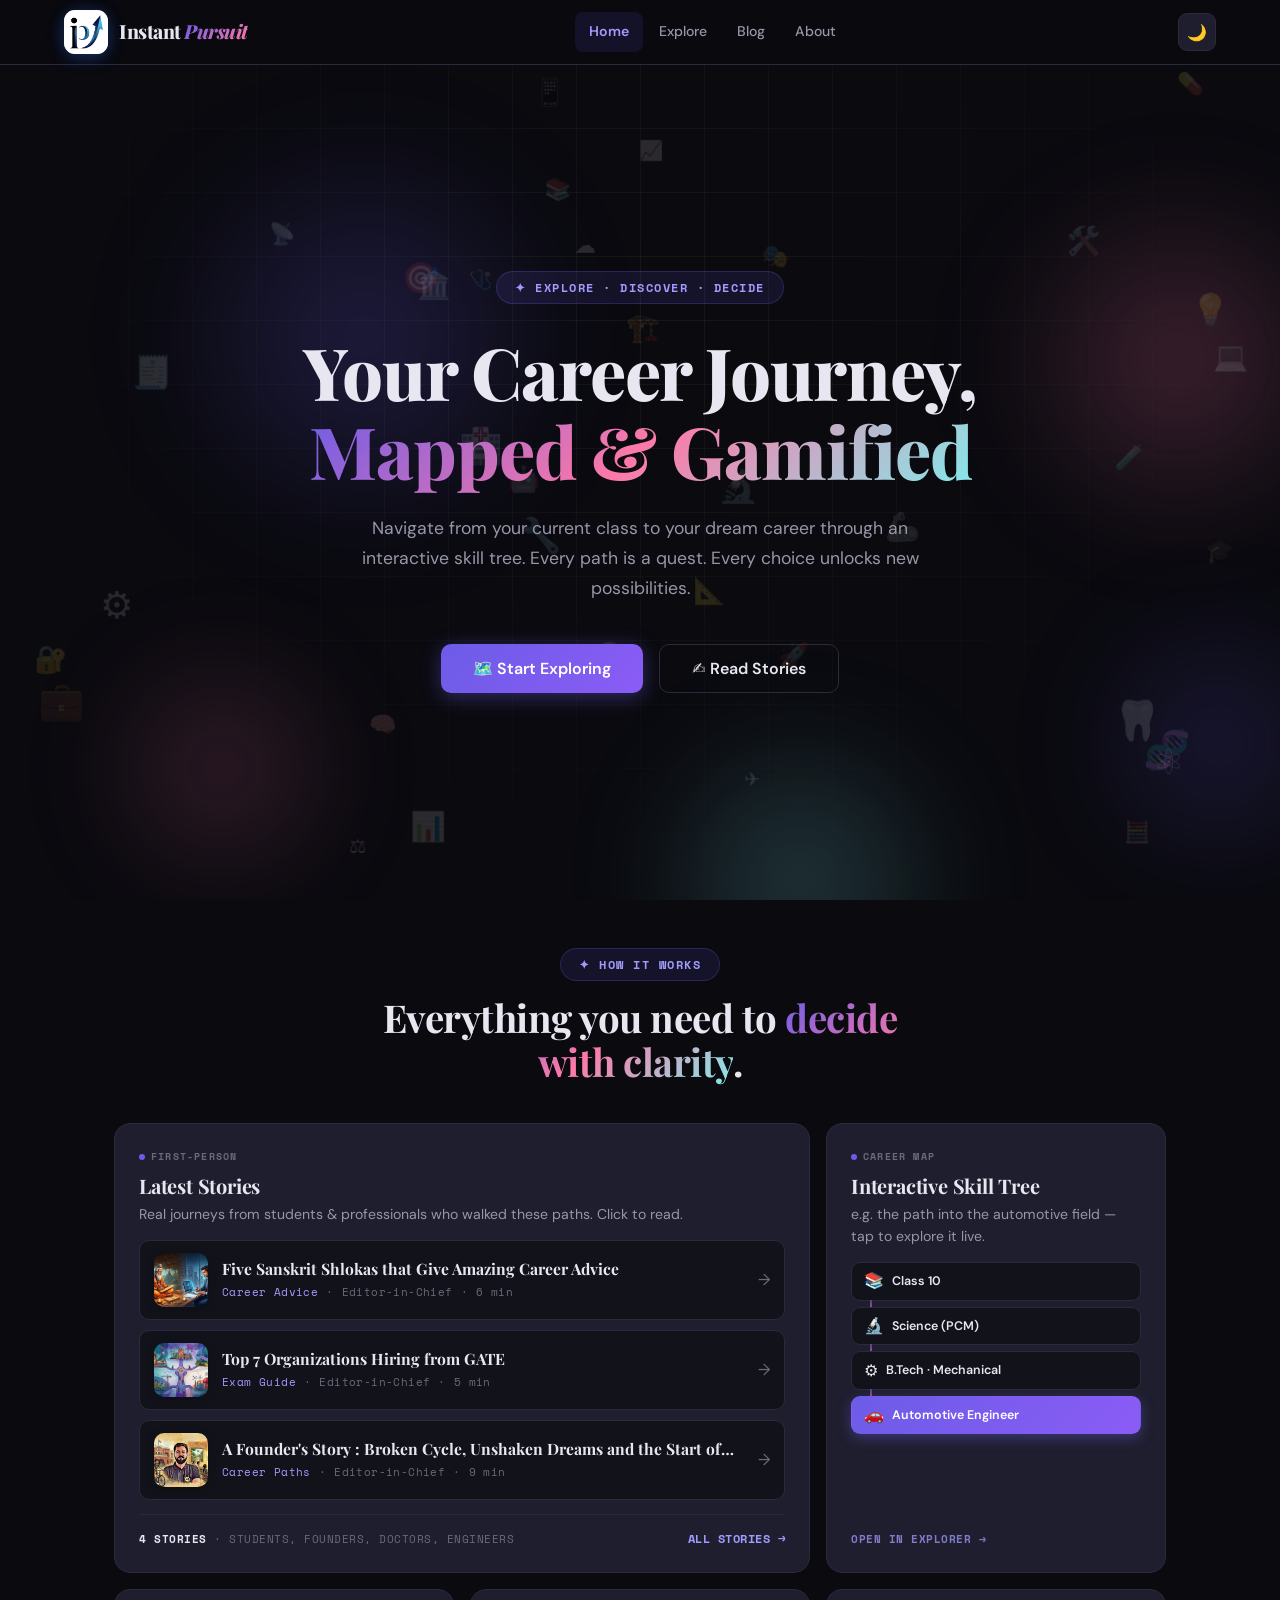
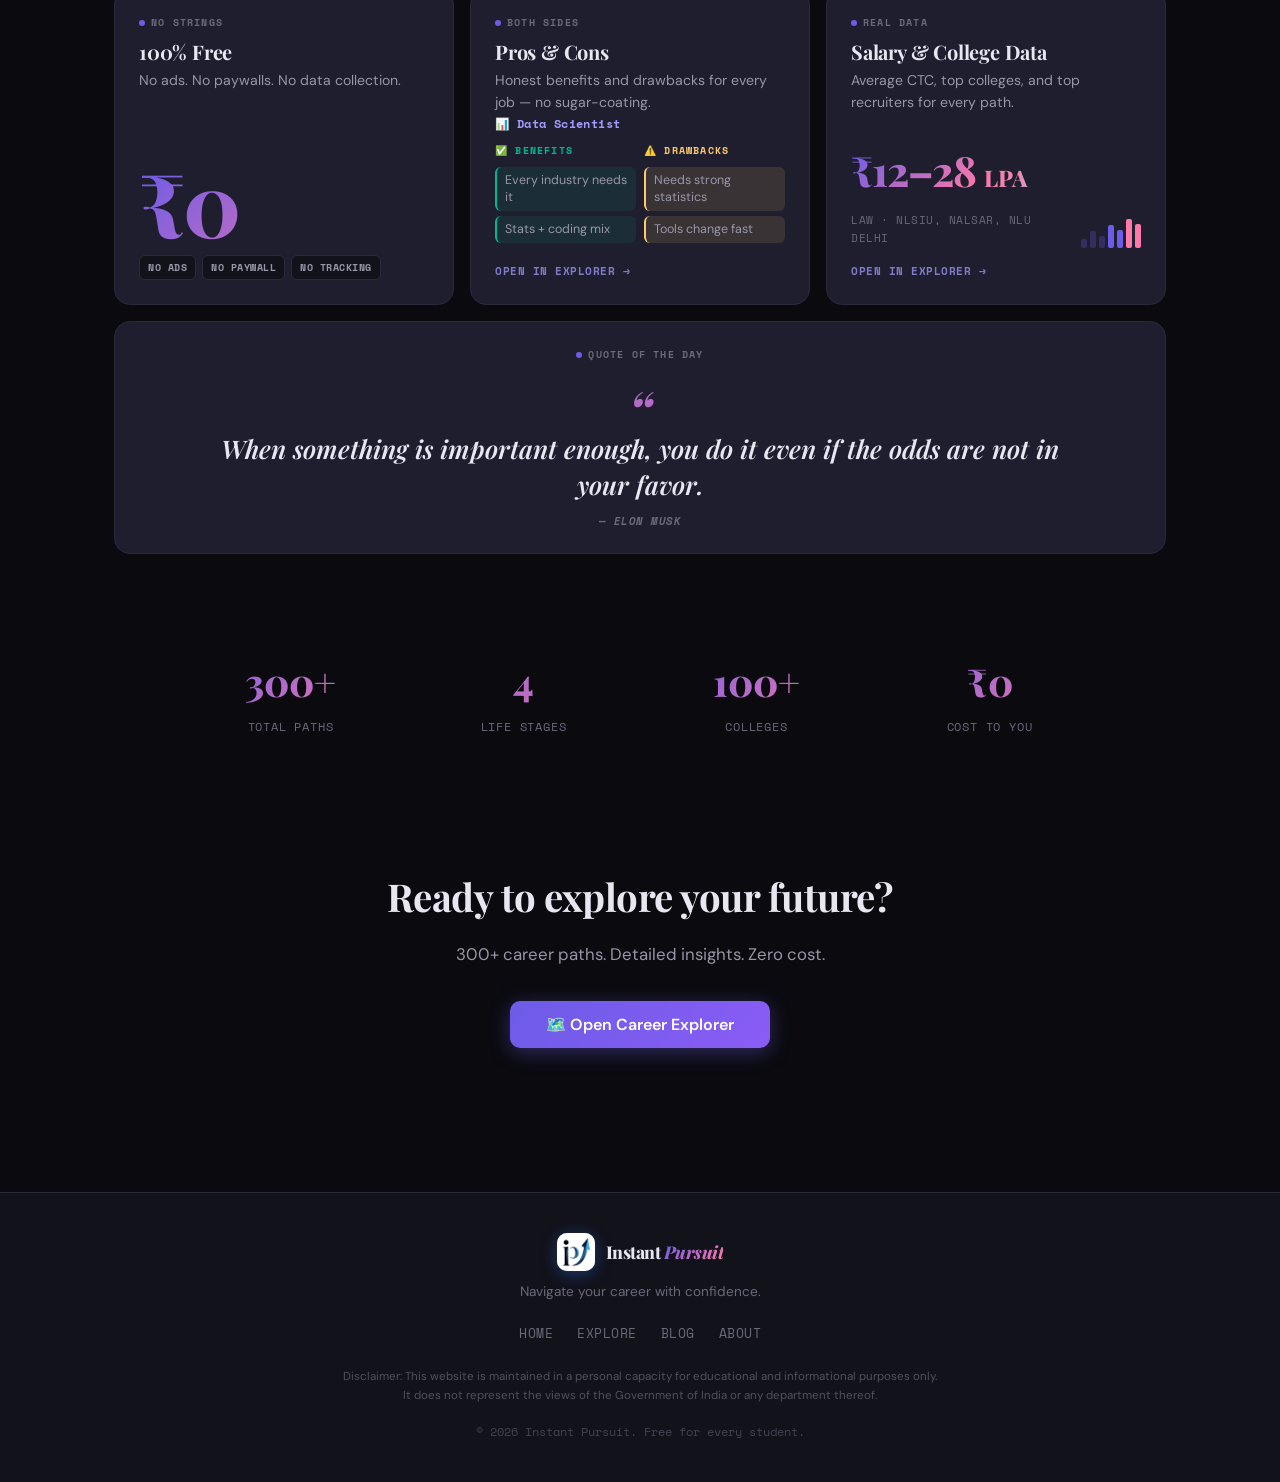
==== index.html @ c649a361 "Update index.html" ====
<!DOCTYPE html>
<html lang="en">
<head>
<meta charset="UTF-8">
<meta name="viewport" content="width=device-width, initial-scale=1.0">
<meta name="description" content="Instant Pursuit — Free, gamified career exploration for Indian students. Navigate paths from Class 6 to working professional.">
<title>Instant Pursuit — Career Explorer</title>
<link rel="icon" type="image/png" href="assets/logo.png">
<link rel="preconnect" href="https://fonts.googleapis.com">
<link rel="preconnect" href="https://fonts.gstatic.com" crossorigin>
<link href="https://fonts.googleapis.com/css2?family=Playfair+Display:wght@600;700;800;900&family=DM+Sans:wght@400;500;600;700&family=Space+Mono:wght@400;700&display=swap" rel="stylesheet">
<script>window.IPV=(new Date()).toISOString().slice(0,10).replace(/-/g,"");</script>
<script>document.write('<link rel="stylesheet" href="styles.css?v='+IPV+'">');</script>
<script>document.documentElement.setAttribute('data-theme',localStorage.getItem('ip-theme')||'dark')</script>
<script>document.write('<scr'+'ipt src="data.js?v='+IPV+'"></scr'+'ipt>');</script>
</head>
<body>
<script>document.write('<scr'+'ipt src="bg.js?v='+IPV+'"></scr'+'ipt>');</script>
<script>document.write('<scr'+'ipt src="side-graphics.js?v='+IPV+'"></scr'+'ipt>');</script>

<main style="padding-top:64px">
  <!-- Hero -->
  <section style="min-height:calc(100vh - 64px);display:flex;align-items:center;justify-content:center;text-align:center;padding:4rem 2rem;position:relative;overflow:hidden">
    <div style="position:relative;z-index:1;max-width:780px;animation:fadeUp 0.8s ease">
      <div class="ip-eyebrow" style="margin-bottom:28px">✦ EXPLORE · DISCOVER · DECIDE</div>
      <h1 style="font-family:var(--font-display);font-size:clamp(2.5rem,6.5vw,4.5rem);font-weight:800;line-height:1.1;margin-bottom:24px;letter-spacing:-1px">
        Your Career Journey,<br>
        <span class="ip-grad-text">Mapped &amp; Gamified</span>
      </h1>
      <p style="font-size:1.1rem;color:var(--text2);max-width:580px;margin:0 auto 40px;line-height:1.7">Navigate from your current class to your dream career through an interactive skill tree. Every path is a quest. Every choice unlocks new possibilities.</p>
      <div style="display:flex;gap:16px;justify-content:center;flex-wrap:wrap">
        <a href="explore.html" class="ip-btn ip-btn-primary" style="padding:14px 32px;font-size:1rem">🗺️ Start Exploring</a>
        <a href="blog.html" class="ip-btn ip-btn-outline" style="padding:14px 32px;font-size:1rem">✍️ Read Stories</a>
      </div>
    </div>
  </section>

  <!-- Features — bento grid -->
  <section class="ip-section">
    <div style="text-align:center;max-width:560px;margin:0 auto 2.5rem">
      <div class="ip-eyebrow" style="margin-bottom:14px">✦ HOW IT WORKS</div>
      <h2 style="font-family:var(--font-display);font-weight:700;font-size:clamp(1.8rem,3.6vw,2.4rem);line-height:1.15;letter-spacing:-.5px">Everything you need to <span class="ip-grad-text">decide with clarity</span>.</h2>
    </div>
    <div class="bento" id="bento"></div>
  </section>

  <!-- Stats -->
  <section style="padding:3rem 1.5rem;position:relative;z-index:1">
    <div style="max-width:900px;margin:0 auto;display:grid;grid-template-columns:repeat(auto-fit,minmax(150px,1fr));gap:2rem;text-align:center" id="stats"></div>
  </section>

  <!-- CTA -->
  <section class="ip-section" style="text-align:center;padding:5rem 1.5rem">
    <h2 style="font-family:var(--font-display);font-size:clamp(1.8rem,4vw,2.4rem);font-weight:700;margin-bottom:12px;letter-spacing:-.5px">Ready to explore your future?</h2>
    <p style="color:var(--text2);margin-bottom:2rem;font-size:1.05rem"><span id="cta-paths">128+</span> career paths. Detailed insights. Zero cost.</p>
    <a href="explore.html" class="ip-btn ip-btn-primary" style="padding:14px 36px;font-size:1rem">🗺️ Open Career Explorer</a>
  </section>
</main>

<style>
/* ── Bento feature grid ── */
.bento{display:grid;grid-template-columns:repeat(12,1fr);grid-auto-rows:minmax(180px,auto);gap:1rem}
.bento-card{
  position:relative;overflow:hidden;
  background:var(--surface);
  border:1px solid var(--border);
  border-radius:var(--radius-lg);
  padding:1.5rem;
  transition:transform .25s,border-color .25s,box-shadow .25s;
  display:flex;flex-direction:column;
  animation:fadeUp .5s ease both;
}
.bento-card:hover{border-color:var(--accent);box-shadow:var(--shadow-glow);transform:translateY(-3px)}
.bento-eyebrow{
  font-family:var(--font-mono);
  font-size:.65rem;font-weight:700;
  letter-spacing:1.2px;text-transform:uppercase;
  color:var(--text3);margin-bottom:8px;
  display:flex;align-items:center;gap:6px;
}
.bento-eyebrow .dot{width:6px;height:6px;border-radius:50%;background:var(--accent)}
.bento-card-link{cursor:pointer;color:inherit}
.bento-card-link:hover{border-color:var(--accent);box-shadow:var(--shadow-glow);transform:translateY(-3px)}
.bento-cue{
  margin-top:14px;font-family:var(--font-mono);font-size:.7rem;font-weight:700;
  letter-spacing:.5px;color:var(--accent2);text-transform:uppercase;
  opacity:.75;transition:opacity .2s,transform .2s;
}
.bento-card-link:hover .bento-cue{opacity:1;transform:translateX(3px)}
.pc-meta-job{
  font-family:var(--font-mono);font-size:.72rem;font-weight:700;
  letter-spacing:.4px;color:var(--accent2);
  margin-bottom:10px;
}
.bento-title{font-family:var(--font-display);font-weight:700;font-size:1.25rem;line-height:1.25;margin-bottom:6px;color:var(--text);letter-spacing:-.2px}
.bento-desc{color:var(--text2);font-size:.88rem;line-height:1.55}

/* Layout assignments — Latest Stories is a compact 3-item tile; Quote is a wide footer banner */
.b-stories{grid-column:span 8}
.b-tree{grid-column:span 4}
.b-free{grid-column:span 4}
.b-pros{grid-column:span 4}
.b-salary{grid-column:span 4}
.b-tips{grid-column:span 12}

@media(max-width:880px){
  .bento{grid-template-columns:repeat(6,1fr)}
  .b-stories{grid-column:span 6}
  .b-tree,.b-free{grid-column:span 3}
  .b-pros,.b-tips,.b-salary{grid-column:span 6}
}
@media(max-width:560px){
  .bento{grid-template-columns:1fr;grid-auto-rows:auto}
  .b-tree,.b-salary,.b-free,.b-pros,.b-tips,.b-stories{grid-column:span 1;grid-row:auto}
}

/* ── Skill Tree — compact vertical ── */
.tree-mini-v{
  margin-top:14px;
  display:flex;flex-direction:column;align-items:stretch;gap:6px;
  flex:1;
}
.tree-mini-v .tn{
  background:var(--bg2);
  border:1px solid var(--border);
  border-radius:9px;
  padding:8px 12px;
  font-family:var(--font-body);
  font-size:.78rem;font-weight:600;
  color:var(--text);
  display:flex;align-items:center;gap:8px;
  position:relative;
}
.tree-mini-v .tn .emo{font-size:1rem;line-height:1}
.tree-mini-v .tn-end{
  background:var(--grad-cta);color:#fff;
  border-color:transparent;
  box-shadow:0 4px 14px rgba(108,92,231,0.4);
}
.tree-mini-v .tn-end span:not(.emo){color:#fff}
.tree-mini-v .tn::after{
  content:"";
  position:absolute;left:18px;bottom:-7px;
  width:2px;height:7px;
  background:linear-gradient(to bottom,var(--accent),var(--accent3));
  opacity:.55;
}
.tree-mini-v .tn:last-child::after{display:none}

/* ── Card 2: Salary ── */
.salary-figure{
  font-family:var(--font-display);font-weight:800;
  font-size:clamp(2rem,4.5vw,2.6rem);line-height:1;
  letter-spacing:-1px;
  color:var(--accent2);
  background:var(--grad-headline);
  -webkit-background-clip:text;background-clip:text;
  margin:auto 0 6px;
}
@supports ((-webkit-background-clip:text) or (background-clip:text)){
  .salary-figure{ -webkit-text-fill-color:transparent; color:transparent; }
}
.salary-row{display:flex;align-items:flex-end;justify-content:space-between;gap:14px;margin-top:14px}
.salary-meta{font-family:var(--font-mono);font-size:.7rem;color:var(--text3);letter-spacing:.5px;text-transform:uppercase}
.salary-bars{display:flex;gap:3px;align-items:flex-end;height:30px}
.salary-bars span{
  width:6px;background:var(--accent-med);border-radius:2px;
  transition:transform .2s;
}
.salary-bars span:nth-child(1){height:30%;background:var(--accent-med)}
.salary-bars span:nth-child(2){height:55%;background:var(--accent-med)}
.salary-bars span:nth-child(3){height:40%;background:var(--accent-med)}
.salary-bars span:nth-child(4){height:75%;background:var(--accent)}
.salary-bars span:nth-child(5){height:60%;background:var(--accent)}
.salary-bars span:nth-child(6){height:95%;background:var(--accent3)}
.salary-bars span:nth-child(7){height:80%;background:var(--accent3)}

/* ── Card 3: Free ── */
.free-figure{
  font-family:var(--font-display);font-weight:800;
  font-size:clamp(3.5rem,8vw,5.5rem);line-height:.9;
  letter-spacing:-3px;
  color:var(--accent);
  background:var(--grad-brand);
  -webkit-background-clip:text;background-clip:text;
  margin:auto 0 4px;
}
@supports ((-webkit-background-clip:text) or (background-clip:text)){
  .free-figure{ -webkit-text-fill-color:transparent; color:transparent; }
}
.free-chips{display:flex;gap:6px;flex-wrap:wrap;margin-top:10px}
.free-chip{
  font-family:var(--font-mono);font-size:.65rem;font-weight:700;
  padding:3px 8px;border-radius:6px;
  background:var(--bg2);border:1px solid var(--border);
  color:var(--text2);
  letter-spacing:.5px;
}

/* ── Card 4: Pros & Cons ── */
.pc-grid{display:grid;grid-template-columns:1fr 1fr;gap:8px;margin-top:auto}
.pc-col h5{
  font-family:var(--font-mono);font-size:.62rem;
  text-transform:uppercase;letter-spacing:1.2px;
  margin-bottom:8px;font-weight:700;
}
.pc-col-pro h5{color:var(--green)}
.pc-col-con h5{color:var(--orange)}
.pc-item{
  font-size:.78rem;color:var(--text2);
  padding:5px 8px;margin-bottom:5px;
  border-radius:6px;line-height:1.35;
}
.pc-col-pro .pc-item{background:var(--green-soft);border-left:2px solid var(--green)}
.pc-col-con .pc-item{background:var(--orange-soft);border-left:2px solid var(--orange)}

/* ── Card 5: Quote of the Day — wide footer banner ── */
.b-tips{
  /* Let the quote breathe — centered focal point spanning the full row */
  justify-content:center;align-items:center;text-align:center;
}
.tip-quote{
  position:relative;
  font-family:var(--font-display);
  font-style:italic;font-weight:600;
  font-size:clamp(1.2rem,2vw,1.7rem);
  line-height:1.4;color:var(--text);
  padding:10px 0 0;
  margin:0 auto;
  max-width:860px;
  text-wrap:pretty;
}
.tip-quote::before{
  content:"\201C";
  display:block;
  font-family:var(--font-display);
  font-size:3.6rem;line-height:1;
  margin:0 0 -8px;
  color:var(--accent);
  background:var(--grad-brand);
  -webkit-background-clip:text;background-clip:text;
}
@supports ((-webkit-background-clip:text) or (background-clip:text)){
  .tip-quote::before{ -webkit-text-fill-color:transparent; color:transparent; }
}
.tip-attr{
  margin-top:10px;font-family:var(--font-mono);
  font-size:.7rem;color:var(--text3);letter-spacing:.5px;
  text-transform:uppercase;
}

/* ── Card 6: Career Stories (now the hero tile) ── */
.story-list{
  display:flex;flex-direction:column;gap:10px;
  margin-top:14px;flex:1;
}
.story-item{
  display:flex;align-items:center;gap:14px;
  padding:12px 14px;border-radius:var(--radius);
  background:var(--bg2);
  border:1px solid var(--border);
  cursor:pointer;
  transition:all .2s;
  text-decoration:none!important;color:inherit;
}
.story-item:hover{
  border-color:var(--accent);
  background:var(--accent-soft);
  transform:translateX(4px);
}
.story-item-avatar{
  width:54px;height:54px;border-radius:10px;flex-shrink:0;
  display:flex;align-items:center;justify-content:center;
  font-family:var(--font-body);font-weight:700;font-size:.92rem;
  color:#fff;
  box-shadow:0 2px 8px rgba(0,0,0,0.25);
  overflow:hidden;position:relative;
}
.story-item-avatar img{
  position:absolute;inset:0;width:100%;height:100%;
  object-fit:cover;display:block;
}
.story-item-content{flex:1;min-width:0}
.story-item-title{
  font-family:var(--font-display);font-weight:700;
  font-size:.98rem;line-height:1.3;
  color:var(--text);
  margin-bottom:4px;
  overflow:hidden;
  display:-webkit-box;-webkit-line-clamp:1;-webkit-box-orient:vertical;
}
.story-item-meta{
  font-family:var(--font-mono);
  font-size:.68rem;color:var(--text3);
  letter-spacing:.4px;
  display:flex;align-items:center;gap:8px;
}
.story-item-meta .cat{color:var(--accent2)}
.story-item-arrow{
  color:var(--text3);font-size:1rem;
  transition:transform .2s,color .2s;
}
.story-item:hover .story-item-arrow{color:var(--accent);transform:translateX(2px)}

.story-foot{
  margin-top:14px;display:flex;align-items:center;justify-content:space-between;
  padding-top:14px;border-top:1px solid var(--border);
}
.story-foot-count{
  font-family:var(--font-mono);font-size:.7rem;letter-spacing:.5px;
  color:var(--text3);text-transform:uppercase;
}
.story-foot-count strong{color:var(--text);font-weight:700}
.story-foot a{
  font-family:var(--font-mono);font-size:.72rem;font-weight:700;
  letter-spacing:.5px;text-transform:uppercase;
  color:var(--accent2);
}
.story-foot a:hover{color:var(--accent);text-decoration:underline}

.story-a1{background:linear-gradient(135deg,#6c5ce7,#a29bfe)}
.story-a2{background:linear-gradient(135deg,#fd79a8,#e84a8a)}
.story-a3{background:linear-gradient(135deg,#81ecec,#3aa8a8);color:#0a3a3a}
.story-a4{background:linear-gradient(135deg,#fdcb6e,#e17055);color:#3a1f10}
</style>

<script>
// Story palette cycles through 3 gradient swatches
var storyPalette = ['story-a1','story-a2','story-a3','story-a4'];
var storyHtml = '';
var storyCount = (typeof DEFAULT_BLOG_DATA !== 'undefined') ? DEFAULT_BLOG_DATA.length : 0;
if (typeof DEFAULT_BLOG_DATA !== 'undefined') {
  var stories = DEFAULT_BLOG_DATA.slice(0, 3);
  stories.forEach(function(s, i){
    var thumb = s.coverImage
      ? '<div class="story-item-avatar"><img src="' + s.coverImage + '" alt="" loading="lazy"></div>'
      : '<div class="story-item-avatar ' + storyPalette[i % storyPalette.length] + '">' + (s.authorAvatar || '·') + '</div>';
    storyHtml += '<a href="blog.html#post-' + s.id + '" class="story-item">' +
      thumb +
      '<div class="story-item-content">' +
        '<div class="story-item-title">' + s.title + '</div>' +
        '<div class="story-item-meta"><span class="cat">' + s.category + '</span><span>·</span><span>' + s.author + '</span><span>·</span><span>' + s.readTime + '</span></div>' +
      '</div>' +
      '<span class="story-item-arrow">→</span>' +
    '</a>';
  });
}

// ── Quote of the Day — rotates daily, deterministic ──
var DAILY_QUOTES = [
  {q:"Your time is limited, don't waste it living someone else's life.", a:"Steve Jobs"},
  {q:"Try not to become a person of success, but rather try to become a person of value.", a:"Albert Einstein"},
  {q:"Dream is not what you see in sleep, dream is the thing which does not let you sleep.", a:"Dr. APJ Abdul Kalam"},
  {q:"When something is important enough, you do it even if the odds are not in your favor.", a:"Elon Musk"},
  {q:"Genius is one percent inspiration and ninety-nine percent perspiration.", a:"Thomas Edison"},
  {q:"The future depends on what you do today.", a:"Mahatma Gandhi"},
  {q:"I don't believe in taking right decisions. I take decisions and then make them right.", a:"Ratan Tata"},
  {q:"Success is a lousy teacher. It seduces smart people into thinking they can't lose.", a:"Bill Gates"},
  {q:"Someone is sitting in the shade today because someone planted a tree a long time ago.", a:"Warren Buffett"},
  {q:"Intelligence is the ability to adapt to change.", a:"Stephen Hawking"},
  {q:"I would rather have questions that can't be answered than answers that can't be questioned.", a:"Richard Feynman"},
  {q:"Chase your dreams, but always remember the road that led you to your destination.", a:"Sachin Tendulkar"},
  {q:"It does not matter how slowly you go as long as you do not stop.", a:"Confucius"},
  {q:"Whether you think you can, or you think you can't — you're right.", a:"Henry Ford"},
  {q:"The two most important days in your life are the day you are born and the day you find out why.", a:"Mark Twain"},
  {q:"We are what we repeatedly do. Excellence, then, is not an act, but a habit.", a:"Aristotle"},
  {q:"Arise, awake, and stop not till the goal is reached.", a:"Swami Vivekananda"},
  {q:"Performance leads to recognition. Recognition brings respect. Respect enhances power.", a:"N. R. Narayana Murthy"},
  {q:"Success is a journey, not a destination. The doing is often more important than the outcome.", a:"Azim Premji"},
  {q:"Nothing in life is to be feared, it is only to be understood.", a:"Marie Curie"},
  {q:"The present is theirs; the future, for which I really worked, is mine.", a:"Nikola Tesla"},
  {q:"The path from dreams to success does exist. May you have the vision to find it.", a:"Kalpana Chawla"},
  {q:"If you don't have integrity, you might be successful for some time, but in the long run you will be a failure.", a:"Sudha Murthy"},
  {q:"It's important to follow your dreams and passions, and don't put yourself in a box.", a:"Sundar Pichai"},
  {q:"All our dreams can come true, if we have the courage to pursue them.", a:"Walt Disney"},
  {q:"If you want to walk fast, walk alone. If you want to walk far, walk together.", a:"Ratan Tata"},
  {q:"Be less curious about people and more curious about ideas.", a:"Marie Curie"},
  {q:"Leadership is the capacity to translate vision into reality.", a:"Warren Bennis"},
  {q:"You miss 100 percent of the shots you don't take.", a:"Wayne Gretzky"},
  {q:"Hard work beats talent when talent doesn't work hard.", a:"Tim Notke"},
  {q:"The only way to do great work is to love what you do.", a:"Steve Jobs"},
  {q:"Don't watch the clock; do what it does. Keep going.", a:"Sam Levenson"},
  {q:"Knowledge is power.", a:"Sir Francis Bacon"},
  {q:"An investment in knowledge pays the best interest.", a:"Benjamin Franklin"},
  {q:"Strive not to be a success, but rather to be of value.", a:"Albert Einstein"}
];
// Deterministic daily index — same quote for everyone on the same calendar day
function getDailyQuote(){
  var now = new Date();
  // Days since epoch in local time (not UTC) so rollover matches the user's day
  var localMs = now.getTime() - (now.getTimezoneOffset() * 60000);
  var dayIdx = Math.floor(localMs / 86400000);
  return DAILY_QUOTES[((dayIdx % DAILY_QUOTES.length) + DAILY_QUOTES.length) % DAILY_QUOTES.length];
}
var todaysQuote = getDailyQuote();
var bentoCards = [
  {
    cls: 'b-stories',
    eyebrow: 'FIRST-PERSON',
    title: 'Latest Stories',
    desc: 'Real journeys from students &amp; professionals who walked these paths. Click to read.',
    body:
      '<div class="story-list">' + storyHtml + '</div>' +
      '<div class="story-foot">' +
        '<div class="story-foot-count"><strong>' + storyCount + ' ' + (storyCount === 1 ? 'story' : 'stories') + '</strong> · students, founders, doctors, engineers</div>' +
        '<a href="blog.html">All stories →</a>' +
      '</div>'
  },
  {
    cls: 'b-tree',
    eyebrow: 'CAREER MAP',
    title: 'Interactive Skill Tree',
    desc: 'e.g. the path into the automotive field — tap to explore it live.',
    link: 'explore.html#6-10/science/pcm/engineering/jee_main/mech/automotive',
    body: `
      <div class="tree-mini-v">
        <div class="tn"><span class="emo">📚</span><span>Class 10</span></div>
        <div class="tn"><span class="emo">🔬</span><span>Science (PCM)</span></div>
        <div class="tn"><span class="emo">⚙️</span><span>B.Tech · Mechanical</span></div>
        <div class="tn tn-end"><span class="emo">🚗</span><span>Automotive Engineer</span></div>
      </div>`
  },
  {
    cls: 'b-free',
    eyebrow: 'NO STRINGS',
    title: '100% Free',
    desc: 'No ads. No paywalls. No data collection.',
    body: `
      <div class="free-figure">₹0</div>
      <div class="free-chips">
        <span class="free-chip">NO ADS</span>
        <span class="free-chip">NO PAYWALL</span>
        <span class="free-chip">NO TRACKING</span>
      </div>`
  },
  {
    cls: 'b-pros',
    eyebrow: 'BOTH SIDES',
    title: 'Pros & Cons',
    desc: 'Honest benefits and drawbacks for every job — no sugar-coating.',
    link: 'explore.html#6-10/science/pcm/engineering/jee_main/cs/datascience',
    body: `
      <div class="pc-meta-job">📊 Data Scientist</div>
      <div class="pc-grid">
        <div class="pc-col pc-col-pro">
          <h5>✅ Benefits</h5>
          <div class="pc-item">Every industry needs it</div>
          <div class="pc-item">Stats + coding mix</div>
        </div>
        <div class="pc-col pc-col-con">
          <h5>⚠️ Drawbacks</h5>
          <div class="pc-item">Needs strong statistics</div>
          <div class="pc-item">Tools change fast</div>
        </div>
      </div>`
  },
  {
    cls: 'b-salary',
    eyebrow: 'REAL DATA',
    title: 'Salary & College Data',
    desc: 'Average CTC, top colleges, and top recruiters for every path.',
    link: 'explore.html#6-10/arts/law',
    body: `
      <div class="salary-figure">₹12–28 <span style="font-size:.55em;letter-spacing:0">LPA</span></div>
      <div class="salary-row">
        <div class="salary-meta">Law · NLSIU, NALSAR, NLU Delhi</div>
        <div class="salary-bars">
          <span></span><span></span><span></span><span></span><span></span><span></span><span></span>
        </div>
      </div>`
  },
  {
    cls: 'b-tips',
    eyebrow: 'QUOTE OF THE DAY',
    title: '',
    desc: '',
    body: `
      <div class="tip-quote">${todaysQuote.q}
        <div class="tip-attr">— ${todaysQuote.a}</div>
      </div>`
  }
];

var bento = document.getElementById('bento');
bentoCards.forEach(function(c, i){
  var d = document.createElement(c.link ? 'a' : 'div');
  d.className = 'bento-card ' + c.cls + (c.link ? ' bento-card-link' : '');
  if (c.link) { d.href = c.link; d.style.textDecoration = 'none'; }
  d.style.animationDelay = (i * 0.06) + 's';
  var descHtml = c.desc ? '<div class="bento-desc">' + c.desc + '</div>' : '';
  var titleHtml = c.title ? '<div class="bento-title">' + c.title + '</div>' : '';
  var cueHtml = c.link ? '<div class="bento-cue">Open in explorer →</div>' : '';
  d.innerHTML =
    '<div class="bento-eyebrow"><span class="dot"></span>' + c.eyebrow + '</div>' +
    titleHtml +
    descHtml +
    c.body +
    cueHtml;
  bento.appendChild(d);
});

// Defensive: data.js may not have defined these yet (load race). Fall back to
// safe defaults so the stats band always populates instead of throwing.
function safePathsLabel(){ try{ return (typeof careerPathsLabel==='function') ? careerPathsLabel() : '300+'; }catch(e){ return '300+'; } }
function safeLifeStages(){ try{ return (typeof countLifeStages==='function') ? String(countLifeStages()) : '4'; }catch(e){ return '4'; } }
// Original homepage tile format, with Explore-matched numbers/labels
var stats=[{num:safePathsLabel(),label:'Total Paths'},{num:safeLifeStages(),label:'Life Stages'},{num:'100+',label:'Colleges'},{num:'\u20b90',label:'Cost to You'}];
var sEl=document.getElementById('stats');
for(var si=0;si<stats.length;si++){
  var s=stats[si];var sd=document.createElement('div');
  sd.innerHTML='<div style="font-family:var(--font-display);font-size:2.4rem;font-weight:800;color:var(--accent)" class="grad-brand-text">'+s.num+'</div><div style="color:var(--text3);font-size:.78rem;margin-top:4px;font-family:var(--font-mono);letter-spacing:.8px;text-transform:uppercase">'+s.label+'</div>';
  sEl.appendChild(sd);
}
// Keep the CTA's career-path count in sync with the computed stat
var ctaPaths=document.getElementById('cta-paths');
if(ctaPaths) ctaPaths.textContent=safePathsLabel();
</script>
<script>initPage();</script>
</body>
</html>
---- styles.css ----
/* ═══════════════════════════════════════════
   INSTANT PURSUIT — Shared Styles
   Dark-first, deep-violet, gamified editorial
   Grounded in the Instant Pursuit Design System
   ═══════════════════════════════════════════ */
/* Fonts are loaded via <link> in each HTML head — more reliable than @import. */

*,*::before,*::after{box-sizing:border-box;margin:0;padding:0}

/* ── DARK THEME (canonical / default) ── */
:root, [data-theme="dark"] {
  /* Surfaces */
  --bg:#0a0a0f;
  --bg2:#12121a;
  --bg3:#1a1a26;
  --surface:#1e1e2e;
  --surface2:#252538;

  /* Borders */
  --border:#2a2a3d;
  --border2:#3a3a4d;

  /* Text */
  --text:#e8e6f0;
  --text2:#9896a8;
  --text3:#6b697a;

  /* Brand accents */
  --accent:#6c5ce7;          /* primary violet */
  --accent2:#a29bfe;         /* light violet */
  --accent3:#fd79a8;         /* pink gradient companion */
  --accent-soft:rgba(108,92,231,0.12);
  --accent-med:rgba(108,92,231,0.25);
  --accent-strong:rgba(108,92,231,0.4);

  /* Semantic */
  --green:#00b894;
  --green-soft:rgba(0,184,148,0.1);
  --orange:#fdcb6e;
  --orange-soft:rgba(253,203,110,0.12);
  --red:#e17055;
  --red-soft:rgba(225,112,85,0.12);
  --purple:#a29bfe;
  --purple-soft:rgba(162,155,254,0.12);
  --cyan:#81ecec;
  --cyan-soft:rgba(129,236,236,0.1);

  /* Type */
  --font-display:'Playfair Display',Georgia,serif;
  --font-body:'DM Sans',system-ui,sans-serif;
  --font-mono:'Space Mono','JetBrains Mono',monospace;

  /* Radii */
  --radius-xs:6px;
  --radius:10px;
  --radius-lg:16px;
  --radius-xl:20px;

  /* Shadows — on dark, the glow shadow does the work */
  --shadow-sm:0 1px 3px rgba(0,0,0,0.3);
  --shadow:0 4px 24px rgba(0,0,0,0.4);
  --shadow-lg:0 12px 40px rgba(0,0,0,0.5);
  --shadow-glow:0 8px 30px rgba(108,92,231,0.28);
  --shadow-cta:0 4px 20px rgba(108,92,231,0.4);
  --shadow-cta-hover:0 6px 30px rgba(108,92,231,0.55);

  /* Gradients */
  --grad-brand:linear-gradient(135deg,#6c5ce7,#fd79a8);
  --grad-headline:linear-gradient(135deg,#6c5ce7,#fd79a8,#81ecec);
  --grad-cta:linear-gradient(135deg,#6c5ce7,#8b5cf6);
  --grad-callout:linear-gradient(135deg,rgba(108,92,231,0.10),rgba(253,121,168,0.05));

  /* Nav blur */
  --nav-bg:rgba(10,10,15,0.92);
  --card-hover:#22223a;
}

/* ── LIGHT THEME (clean alt — violet remains the brand) ── */
[data-theme="light"] {
  --bg:#FAFAFB;
  --bg2:#F2F2F5;
  --bg3:#E8E8EE;
  --surface:#FFFFFF;
  --surface2:#F5F5F8;

  --border:#E4E4EC;
  --border2:#CECEDB;

  --text:#1a1a2e;
  --text2:#555568;
  --text3:#85859a;

  --accent:#6c5ce7;
  --accent2:#5849c4;
  --accent3:#e84a8a;
  --accent-soft:rgba(108,92,231,0.10);
  --accent-med:rgba(108,92,231,0.22);
  --accent-strong:rgba(108,92,231,0.4);

  --green:#00a37d;
  --green-soft:rgba(0,163,125,0.10);
  --orange:#d97706;
  --orange-soft:rgba(217,119,6,0.1);
  --red:#d14a2a;
  --red-soft:rgba(209,74,42,0.1);
  --purple:#7c3aed;
  --purple-soft:rgba(124,58,237,0.1);
  --cyan:#0891B2;
  --cyan-soft:rgba(8,145,178,0.1);

  --shadow-sm:0 1px 3px rgba(20,20,40,0.06);
  --shadow:0 4px 24px rgba(20,20,40,0.08);
  --shadow-lg:0 12px 40px rgba(20,20,40,0.10);
  --shadow-glow:0 8px 30px rgba(108,92,231,0.22);
  --shadow-cta:0 4px 16px rgba(108,92,231,0.35);
  --shadow-cta-hover:0 6px 24px rgba(108,92,231,0.45);

  --nav-bg:rgba(250,250,251,0.88);
  --card-hover:#FFFFFF;
}

html{scroll-behavior:smooth}
body{
  font-family:var(--font-body);
  background:var(--bg);
  color:var(--text);
  line-height:1.65;
  overflow-x:hidden;
  transition:background .3s,color .3s;
  -webkit-font-smoothing:antialiased;
  -moz-osx-font-smoothing:grayscale;
}
body::-webkit-scrollbar{width:8px}
body::-webkit-scrollbar-track{background:var(--bg2)}
body::-webkit-scrollbar-thumb{background:var(--border2);border-radius:4px}
body::-webkit-scrollbar-thumb:hover{background:var(--accent)}
a{color:var(--accent2);text-decoration:none;transition:color .2s}
a:hover{color:var(--accent);text-decoration:underline;text-underline-offset:3px}

/* ── Keyframes ── */
@keyframes fadeUp{from{opacity:0;transform:translateY(24px)}to{opacity:1;transform:translateY(0)}}
@keyframes fadeIn{from{opacity:0}to{opacity:1}}
@keyframes slideDown{from{opacity:0;transform:translateY(-10px)}to{opacity:1;transform:translateY(0)}}
@keyframes nodeAppear{from{opacity:0;transform:scale(0.85)}to{opacity:1;transform:scale(1)}}
@keyframes orbDrift{
  0%,100%{transform:translate(0,0) scale(1)}
  50%{transform:translate(20px,-25px) scale(1.12)}
}

/* ── Selection ── */
::selection{background:var(--accent-med);color:var(--text)}

/* ── Navbar ── */
.ip-nav{
  position:fixed;top:0;left:0;right:0;z-index:1000;
  background:var(--nav-bg);
  backdrop-filter:blur(20px);-webkit-backdrop-filter:blur(20px);
  border-bottom:1px solid var(--border);
  transition:all .3s;
}
.ip-nav-inner{
  max-width:1200px;margin:0 auto;
  display:flex;align-items:center;justify-content:space-between;
  padding:0 1.5rem;height:64px;
}
.ip-nav-logo{
  display:flex;align-items:center;gap:11px;
  text-decoration:none!important;
  line-height:1;
  font-family:var(--font-display);
}
.ip-logo-mark{
  width:44px;height:44px;
  border-radius:11px;
  background:#FFFFFF;
  display:flex;align-items:center;justify-content:center;
  position:relative;flex-shrink:0;
  padding:4px;
  box-shadow:
    0 4px 16px rgba(40,90,200,0.35),
    inset 0 0 0 1px rgba(255,255,255,0.6);
  transition:transform .25s ease,box-shadow .25s ease;
}
.ip-logo-mark::after{
  content:"";position:absolute;inset:-4px;border-radius:14px;
  background:radial-gradient(circle,rgba(60,140,240,0.45),transparent 70%);
  filter:blur(10px);z-index:-1;opacity:.85;
  pointer-events:none;
}
.ip-logo-mark img{
  width:100%;height:100%;
  object-fit:contain;
  display:block;
}
.ip-nav-logo:hover .ip-logo-mark{
  transform:translateY(-2px) rotate(-3deg) scale(1.05);
  box-shadow:0 6px 22px rgba(60,140,240,0.55),inset 0 0 0 1px rgba(255,255,255,0.7);
}

/* Light theme — no white badge needed; logo already has contrast on light bg */
[data-theme="light"] .ip-logo-mark{
  background:transparent;
  box-shadow:none;
  padding:0;
}
[data-theme="light"] .ip-logo-mark::after{
  background:radial-gradient(circle,rgba(60,140,240,0.18),transparent 70%);
}

/* Footer mark slightly smaller */
.ip-footer-logo .ip-logo-mark{width:38px;height:38px;border-radius:10px}
.ip-logo-word{
  display:inline-flex;align-items:baseline;gap:.18em;
  font-family:var(--font-display);
  font-weight:800;font-size:1.22rem;
  letter-spacing:-.5px;line-height:1;
}
.ip-logo-word-1{color:var(--text)}
.ip-logo-word-2{
  color:var(--accent);
  background:var(--grad-brand);
  -webkit-background-clip:text;background-clip:text;
  font-style:italic;
}
@supports ((-webkit-background-clip:text) or (background-clip:text)){
  .ip-logo-word-2{ -webkit-text-fill-color:transparent; color:transparent; }
}
.ip-nav-links{display:flex;align-items:center;gap:2px}
.ip-nav-links a{
  padding:8px 14px;border-radius:8px;
  font-family:var(--font-body);
  font-size:.88rem;font-weight:500;
  color:var(--text2);transition:all .2s;
  text-decoration:none!important;
}
.ip-nav-links a:hover{color:var(--text);background:var(--accent-soft)}
.ip-nav-links a.active{color:var(--accent2);background:var(--accent-soft);font-weight:600}
.ip-nav-right{display:flex;align-items:center;gap:8px}

.theme-toggle{
  width:38px;height:38px;border-radius:9px;
  border:1px solid var(--border);background:var(--surface);
  cursor:pointer;font-size:1rem;
  display:flex;align-items:center;justify-content:center;
  transition:all .2s;color:var(--text);
}
.theme-toggle:hover{border-color:var(--accent);background:var(--accent-soft);transform:translateY(-1px)}

.ip-hamburger{
  display:none;width:38px;height:38px;border-radius:9px;
  border:1px solid var(--border);background:var(--surface);
  cursor:pointer;flex-direction:column;
  align-items:center;justify-content:center;gap:4px;
}
.ip-hamburger span{display:block;width:18px;height:2px;background:var(--text);border-radius:2px;transition:all .3s}
.ip-mobile-menu{
  display:none;position:fixed;top:64px;left:0;right:0;
  background:var(--surface);border-bottom:1px solid var(--border);
  padding:1rem;z-index:999;
  animation:slideDown .2s ease;
}
.ip-mobile-menu.open{display:block}
.ip-mobile-menu a{
  display:block;padding:12px 16px;border-radius:8px;
  color:var(--text2);font-weight:500;text-decoration:none;
  transition:all .15s;
}
.ip-mobile-menu a:hover,.ip-mobile-menu a.active{color:var(--accent2);background:var(--accent-soft)}

@media(max-width:768px){
  .ip-nav-links{display:none}
  .ip-hamburger{display:flex}
}
@media(max-width:480px){
  .ip-nav-inner{padding:0 1rem}
  .ip-logo-word{font-size:1.02rem}
  .ip-logo-mark{width:38px;height:38px}
  .ip-nav-right{gap:6px}
}
/* Guard against any element forcing horizontal scroll (which on mobile
   pushes fixed nav buttons off-screen, requiring a sideways scroll) */
html{overflow-x:hidden}

/* ── Footer ── */
.ip-footer{
  border-top:1px solid var(--border);
  background:var(--bg2);
  padding:2.5rem 1.5rem;text-align:center;margin-top:4rem;
  position:relative;z-index:1;
}
.ip-footer-logo{
  display:inline-flex;align-items:center;gap:11px;
  margin-bottom:4px;
}
.ip-footer-logo .ip-logo-word{font-size:1.1rem}
.ip-footer-tagline{color:var(--text3);font-size:.85rem;margin-top:6px}
.ip-footer-links{display:flex;justify-content:center;gap:1.5rem;margin-top:1.2rem}
.ip-footer-links a{color:var(--text3);font-size:.82rem;font-family:var(--font-mono);letter-spacing:.5px;text-transform:uppercase}
.ip-footer-links a:hover{color:var(--accent2)}
.ip-footer-disclaimer{color:var(--text3);font-size:.72rem;max-width:600px;margin:1.4rem auto 0;line-height:1.7;opacity:.7}
.ip-footer-copy{color:var(--text3);font-size:.75rem;margin-top:1rem;opacity:.55;font-family:var(--font-mono)}

/* ── Cards ── */
.ip-card{
  background:var(--surface);
  border:1px solid var(--border);
  border-radius:var(--radius-lg);
  padding:1.5rem;
  transition:transform .25s,border-color .25s,box-shadow .25s,background .25s;
  cursor:pointer;
}
.ip-card:hover{
  border-color:var(--accent);
  background:var(--card-hover);
  box-shadow:var(--shadow-glow);
  transform:translateY(-4px) scale(1.015);
}

/* ── Buttons ── */
.ip-btn{
  padding:11px 24px;border-radius:var(--radius);
  border:none;font-family:var(--font-body);
  font-weight:600;font-size:.9rem;
  cursor:pointer;transition:transform .2s,box-shadow .2s,border-color .2s,color .2s,background .2s;
  display:inline-flex;align-items:center;gap:8px;
  text-decoration:none!important;
  line-height:1.2;
}
.ip-btn-primary{
  background:var(--grad-cta);
  color:#fff;
  box-shadow:var(--shadow-cta);
}
.ip-btn-primary:hover{
  box-shadow:var(--shadow-cta-hover);
  transform:translateY(-2px);
  color:#fff;
}
.ip-btn-outline{
  background:transparent;
  border:1px solid var(--border);
  color:var(--text);
}
.ip-btn-outline:hover{
  border-color:var(--accent);
  color:var(--accent2);
  background:var(--accent-soft);
  transform:translateY(-1px);
}

/* ── Badges ── */
.ip-badge{
  display:inline-flex;align-items:center;gap:4px;
  padding:4px 10px;border-radius:20px;
  font-size:.72rem;font-weight:700;
  font-family:var(--font-mono);
  letter-spacing:.5px;
  border:1px solid transparent;
}
.ip-badge-green{background:var(--green-soft);color:var(--green);border-color:rgba(0,184,148,0.25)}
.ip-badge-red{background:var(--red-soft);color:var(--red);border-color:rgba(225,112,85,0.25)}
.ip-badge-orange{background:var(--orange-soft);color:var(--orange);border-color:rgba(253,203,110,0.3)}
.ip-badge-purple{background:var(--purple-soft);color:var(--purple);border-color:rgba(162,155,254,0.25)}
.ip-badge-accent{background:var(--accent-soft);color:var(--accent2);border-color:var(--accent-med)}

/* Eyebrow (Space Mono caps pill) */
.ip-eyebrow{
  display:inline-flex;align-items:center;gap:8px;
  padding:6px 18px;border-radius:20px;
  background:var(--accent-soft);
  border:1px solid var(--accent-med);
  font-family:var(--font-mono);
  font-size:.72rem;font-weight:700;
  letter-spacing:1.5px;text-transform:uppercase;
  color:var(--accent2);
}

/* ── Section helpers ── */
.ip-section{max-width:1100px;margin:0 auto;padding:3rem 1.5rem;position:relative;z-index:1}
.ip-section-title{
  font-family:var(--font-display);
  font-weight:700;
  font-size:clamp(1.9rem,4vw,2.7rem);
  margin-bottom:.5rem;
  letter-spacing:-.5px;
  line-height:1.15;
}
.ip-section-sub{color:var(--text2);font-size:1.05rem;margin-bottom:2rem;line-height:1.7}

/* Gradient-text utility (use on hero punchline only)
   Uses a solid accent color as fallback; only goes transparent
   when background-clip:text is actually supported. */
.ip-grad-text{
  color:var(--accent2);
  background:var(--grad-headline);
  -webkit-background-clip:text;background-clip:text;
}
@supports ((-webkit-background-clip:text) or (background-clip:text)){
  .ip-grad-text{ -webkit-text-fill-color:transparent; color:transparent; }
}

/* Reusable for any inline element that should use the brand gradient */
.grad-brand-text{
  color:var(--accent);
  background:var(--grad-brand);
  -webkit-background-clip:text;background-clip:text;
}
@supports ((-webkit-background-clip:text) or (background-clip:text)){
  .grad-brand-text{ -webkit-text-fill-color:transparent; color:transparent; }
}

.grad-headline-text{
  color:var(--accent2);
  background:var(--grad-headline);
  -webkit-background-clip:text;background-clip:text;
}
@supports ((-webkit-background-clip:text) or (background-clip:text)){
  .grad-headline-text{ -webkit-text-fill-color:transparent; color:transparent; }
}

/* ── Explorer ── */
.career-breadcrumb{
  display:flex;align-items:center;gap:6px;flex-wrap:wrap;
  margin-bottom:1.5rem;font-size:.85rem;
  font-family:var(--font-mono);
}
.career-breadcrumb button{
  background:none;border:none;
  color:var(--accent2);cursor:pointer;
  font-family:var(--font-mono);
  font-size:.8rem;padding:4px 8px;border-radius:6px;
  letter-spacing:.5px;
  transition:background .2s;
}
.career-breadcrumb button:hover{background:var(--accent-soft)}
.career-breadcrumb .sep{color:var(--text3)}
.career-node{animation:nodeAppear .35s ease both}

.career-detail-box{
  background:var(--surface);
  border:1px solid var(--accent-med);
  background-image:var(--grad-callout);
  border-radius:var(--radius-lg);
  padding:1.5rem;margin-bottom:1.5rem;
}
.career-detail-para{color:var(--text2);line-height:1.8;font-size:.95rem;margin-bottom:1rem}
.career-meta-grid{
  display:grid;grid-template-columns:repeat(auto-fit,minmax(240px,1fr));
  gap:1rem;margin-top:1rem;
}
.career-meta-card{
  background:var(--surface);
  border:1px solid var(--border);
  border-radius:var(--radius);
  padding:1rem 1.1rem;
}
.career-meta-card h4{
  font-family:var(--font-mono);
  font-size:.7rem;text-transform:uppercase;letter-spacing:1.2px;
  color:var(--text3);margin-bottom:10px;font-weight:700;
}
.career-meta-card ul{list-style:none;padding:0}
.career-meta-card li{font-size:.85rem;color:var(--text2);padding:3px 0;line-height:1.5}
.career-meta-card li::before{content:'›';color:var(--accent2);margin-right:6px;font-weight:700}

/* Further Viewing links */
.further-links{margin-top:1.2rem;padding-top:1.2rem;border-top:1px solid var(--border)}
.further-links h4{
  font-family:var(--font-mono);
  font-size:.7rem;text-transform:uppercase;letter-spacing:1.2px;
  color:var(--cyan);margin-bottom:12px;font-weight:700;
}
.further-link{
  display:flex;align-items:center;gap:12px;
  padding:10px 14px;border-radius:var(--radius);
  border:1px solid var(--border);
  margin-bottom:8px;transition:all .2s;
  text-decoration:none!important;color:var(--text);
  background:var(--surface);
}
.further-link:hover{
  border-color:var(--accent);
  background:var(--accent-soft);
  transform:translateX(4px);
}
.further-link-icon{
  width:30px;height:30px;border-radius:7px;
  display:flex;align-items:center;justify-content:center;
  font-size:.9rem;flex-shrink:0;
}
.further-link-yt{background:rgba(225,112,85,.16);color:var(--red)}
.further-link-web{background:var(--accent-soft);color:var(--accent2)}
.further-link-title{font-size:.88rem;font-weight:500;flex:1;min-width:0;overflow:hidden;text-overflow:ellipsis;white-space:nowrap}
.further-link-domain{font-size:.7rem;color:var(--text3);font-family:var(--font-mono);margin-top:2px}

/* YouTube thumbnail variant — wider, image on left */
.further-link.further-link-thumb{padding:8px 14px 8px 8px;gap:14px}
.further-link-yt-thumb{
  position:relative;flex-shrink:0;
  width:112px;height:63px; /* 16:9 */
  border-radius:8px;overflow:hidden;
  background:#000;
  box-shadow:0 2px 8px rgba(0,0,0,0.35);
}
.further-link-yt-thumb img{
  width:100%;height:100%;object-fit:cover;display:block;
  transition:transform .25s ease, filter .2s ease;
}
.further-link:hover .further-link-yt-thumb img{transform:scale(1.06);filter:brightness(1.05)}
.further-link-yt-thumb .yt-play{
  position:absolute;left:50%;top:50%;transform:translate(-50%,-50%);
  width:34px;height:34px;border-radius:50%;
  background:rgba(225,68,68,0.92);color:#fff;
  display:flex;align-items:center;justify-content:center;
  font-size:.95rem;
  box-shadow:0 2px 8px rgba(0,0,0,0.5);
  transition:background .2s, transform .2s;
}
.further-link:hover .further-link-yt-thumb .yt-play{background:#ff0000;transform:translate(-50%,-50%) scale(1.08)}

/* Tree connector layout */
.tree-children-wrap{position:relative;margin-left:29px;padding-left:38px;margin-top:14px}
.tree-vline{
  position:absolute;left:0;top:0;bottom:24px;
  width:2px;
  background:linear-gradient(to bottom,var(--accent),var(--accent3));
  opacity:.45;
}
.tree-child-item{position:relative;margin-bottom:18px}
.tree-child-item:last-child{margin-bottom:0}
.tree-child-hline{
  position:absolute;top:28px;left:-38px;width:32px;height:2px;
  background:var(--accent);opacity:.5;
}
.tree-child-dot{
  position:absolute;top:21px;left:-10px;
  width:14px;height:14px;border-radius:50%;
  background:var(--accent);
  border:3px solid var(--bg);
  box-shadow:0 0 0 1px var(--accent),0 0 12px rgba(108,92,231,0.6);
  z-index:2;
}
.tree-child-item .ip-card{margin-bottom:0}

@media(max-width:640px){
  .tree-children-wrap{margin-left:20px;padding-left:30px}
  .tree-child-hline{left:-30px;width:24px}
  .tree-child-dot{left:-8px;width:12px;height:12px}
}

/* ── Blog ── */
.blog-card{
  background:var(--surface);
  border:1px solid var(--border);
  border-radius:var(--radius-lg);
  overflow:hidden;
  transition:transform .25s,border-color .25s,box-shadow .25s;
}
.blog-card:hover{
  border-color:var(--accent);
  box-shadow:var(--shadow-glow);
  transform:translateY(-3px);
}
.blog-card-body{padding:1.5rem}
.blog-card-title{
  font-family:var(--font-display);
  font-weight:700;font-size:1.2rem;
  margin-bottom:8px;line-height:1.35;color:var(--text);
}
.blog-card-excerpt{color:var(--text2);font-size:.9rem;line-height:1.65}
.blog-card-meta{
  display:flex;align-items:center;gap:10px;
  margin-top:14px;font-size:.78rem;color:var(--text3);
  font-family:var(--font-mono);
}
.blog-cover{
  width:100%;height:220px;object-fit:cover;
  border-radius:var(--radius-lg) var(--radius-lg) 0 0;
  display:block;
}

/* Share bar */
.share-bar{
  display:flex;align-items:center;gap:8px;flex-wrap:wrap;
  margin-top:18px;padding-top:18px;
  border-top:1px solid var(--border);
}
.share-bar-label{
  font-family:var(--font-mono);
  font-size:.65rem;text-transform:uppercase;letter-spacing:1.2px;
  color:var(--text3);margin-right:6px;font-weight:700;
}
.share-btn{
  display:inline-flex;align-items:center;gap:6px;
  padding:8px 16px;border-radius:8px;border:none;
  font-family:var(--font-body);font-size:.8rem;font-weight:600;
  cursor:pointer;transition:transform .2s,box-shadow .2s;
  text-decoration:none!important;color:#fff;
}
.share-btn:hover{transform:translateY(-2px);box-shadow:0 4px 14px rgba(0,0,0,.3);text-decoration:none!important}
.share-btn-wa{background:#25D366}
.share-btn-fb{background:#1877F2}
.share-btn-li{background:#0A66C2}
.share-btn-tw{background:#1A1A1A}
[data-theme="light"] .share-btn-tw{background:#000}
.share-btn-copy{background:var(--surface);color:var(--text);border:1px solid var(--border)}
.share-btn-copy:hover{border-color:var(--accent);color:var(--accent2);background:var(--accent-soft)}
.share-btn-copy.copied{background:var(--green-soft);color:var(--green);border-color:var(--green)}

/* ── Utility grids ── */
.grid-2{display:grid;grid-template-columns:repeat(auto-fill,minmax(300px,1fr));gap:1.25rem}
.grid-3{display:grid;grid-template-columns:repeat(auto-fill,minmax(250px,1fr));gap:1rem}
@media(max-width:640px){
  .ip-section{padding:2rem 1rem}
  .career-meta-grid,.grid-2,.grid-3{grid-template-columns:1fr}
}
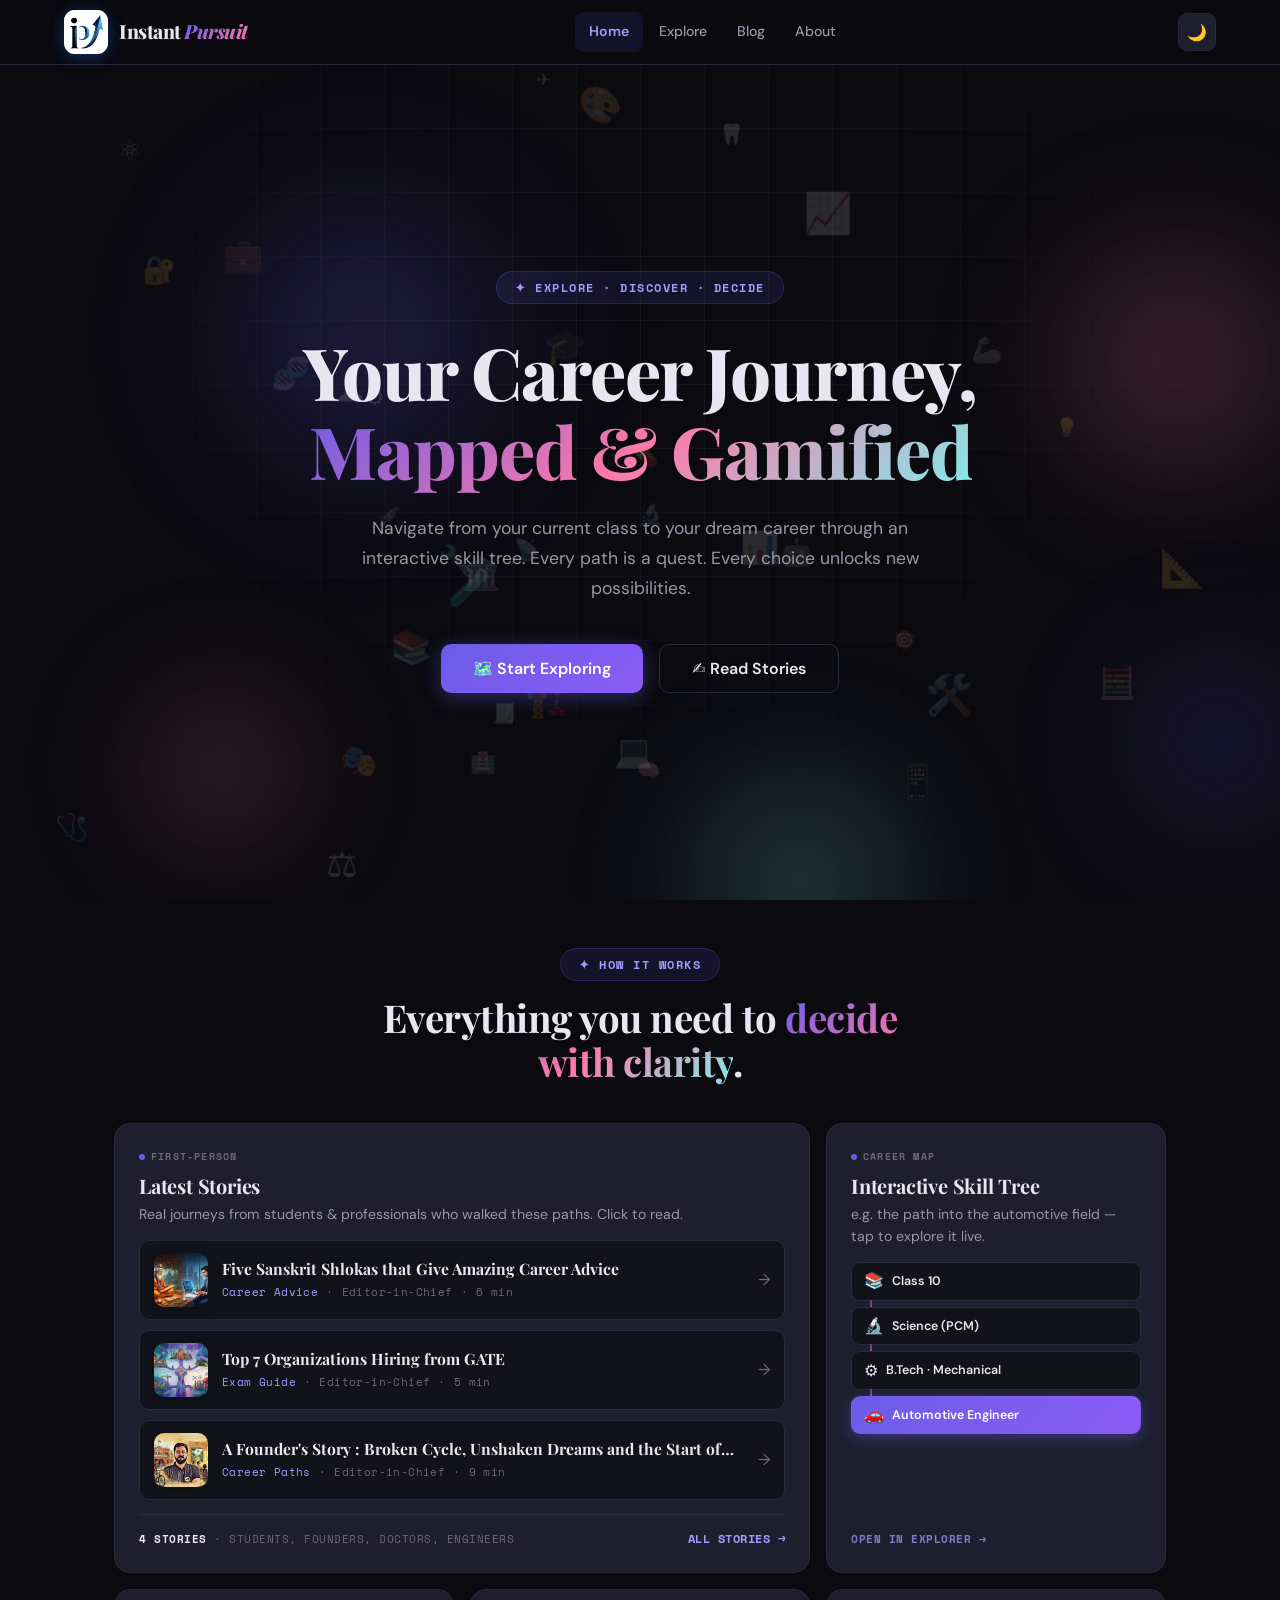
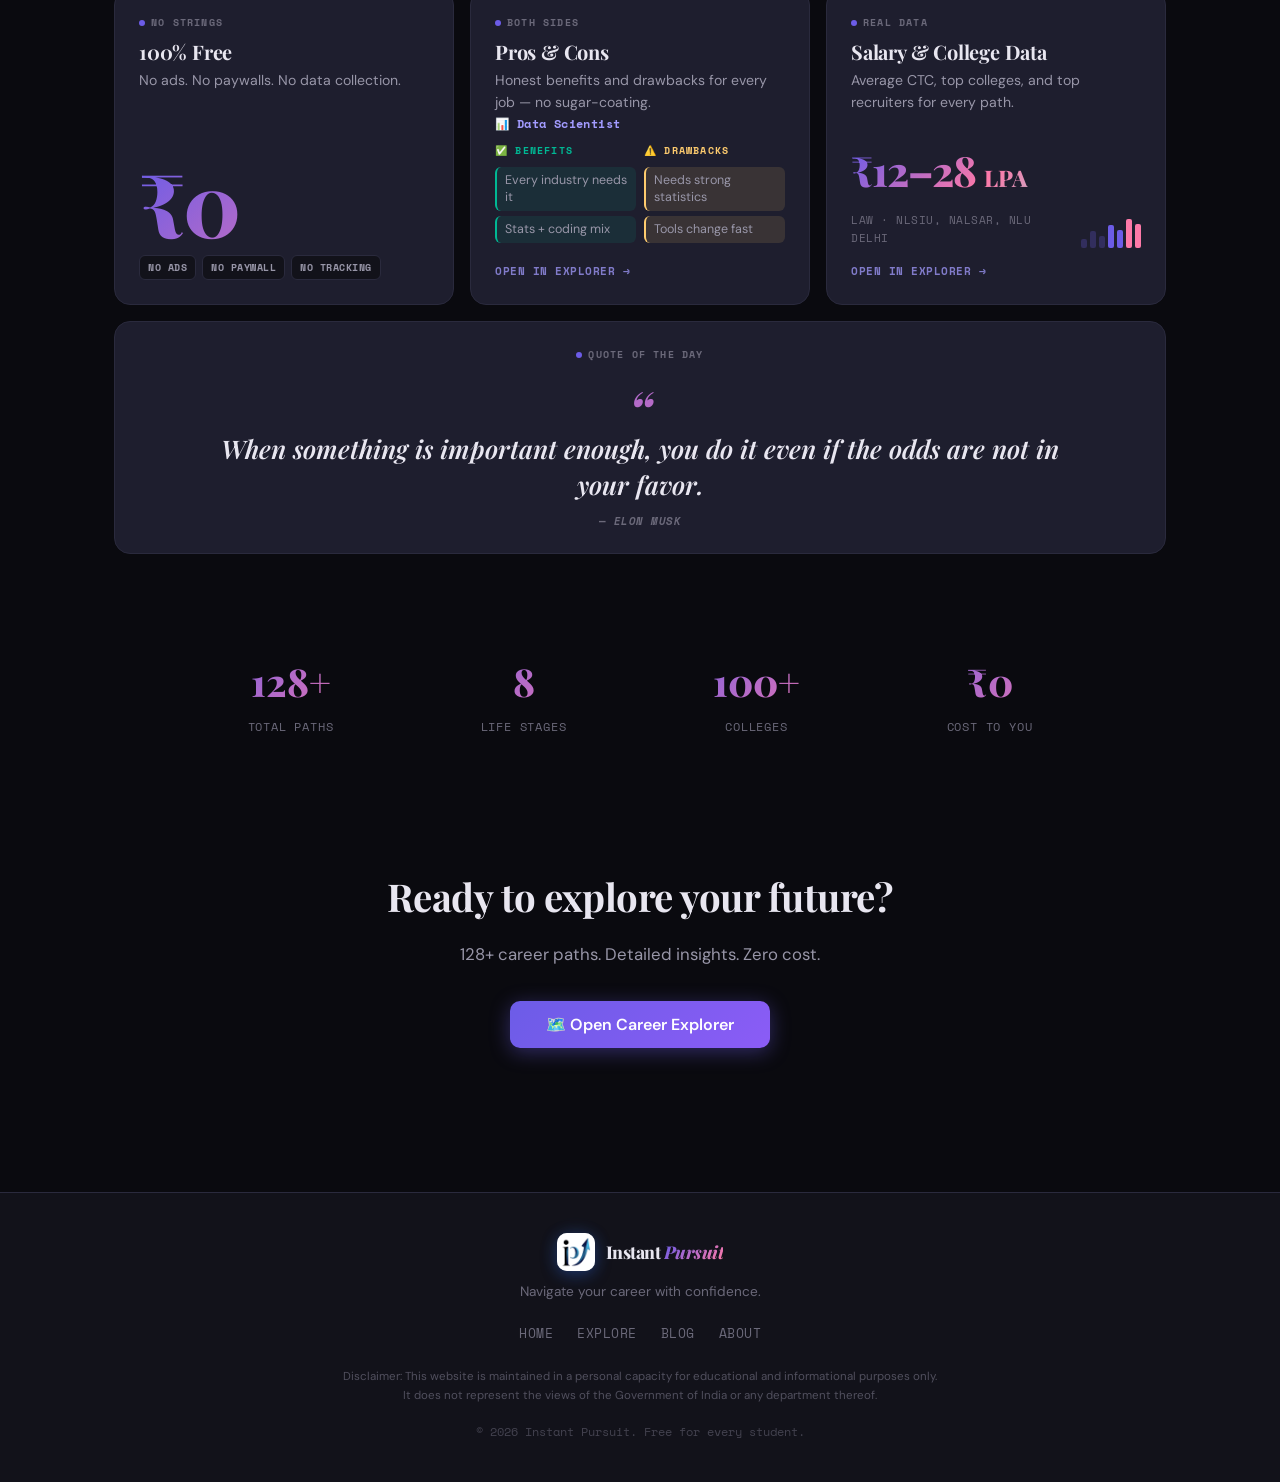
==== commit 28da089f: "Add files via upload" ====
--- a/index.html
+++ b/index.html
@@ -501,8 +501,8 @@
 
 // Defensive: data.js may not have defined these yet (load race). Fall back to
 // safe defaults so the stats band always populates instead of throwing.
-function safePathsLabel(){ try{ return (typeof careerPathsLabel==='function') ? careerPathsLabel() : '300+'; }catch(e){ return '300+'; } }
-function safeLifeStages(){ try{ return (typeof countLifeStages==='function') ? String(countLifeStages()) : '4'; }catch(e){ return '4'; } }
+function safePathsLabel(){ try{ return (typeof careerPathsLabel==='function') ? careerPathsLabel() : '128+'; }catch(e){ return '128+'; } }
+function safeLifeStages(){ try{ return (typeof countLifeStages==='function') ? String(countLifeStages()) : '8'; }catch(e){ return '8'; } }
 // Original homepage tile format, with Explore-matched numbers/labels
 var stats=[{num:safePathsLabel(),label:'Total Paths'},{num:safeLifeStages(),label:'Life Stages'},{num:'100+',label:'Colleges'},{num:'\u20b90',label:'Cost to You'}];
 var sEl=document.getElementById('stats');
@@ -511,6 +511,8 @@
   sd.innerHTML='<div style="font-family:var(--font-display);font-size:2.4rem;font-weight:800;color:var(--accent)" class="grad-brand-text">'+s.num+'</div><div style="color:var(--text3);font-size:.78rem;margin-top:4px;font-family:var(--font-mono);letter-spacing:.8px;text-transform:uppercase">'+s.label+'</div>';
   sEl.appendChild(sd);
 }
+// Count-up on first view: paths/stages/colleges rise from 0 (slow); ₹ cost falls 100→0 (fast)
+if(typeof ipAnimateStats==='function') ipAnimateStats(sEl, sEl.querySelectorAll('.grad-brand-text'));
 // Keep the CTA's career-path count in sync with the computed stat
 var ctaPaths=document.getElementById('cta-paths');
 if(ctaPaths) ctaPaths.textContent=safePathsLabel();
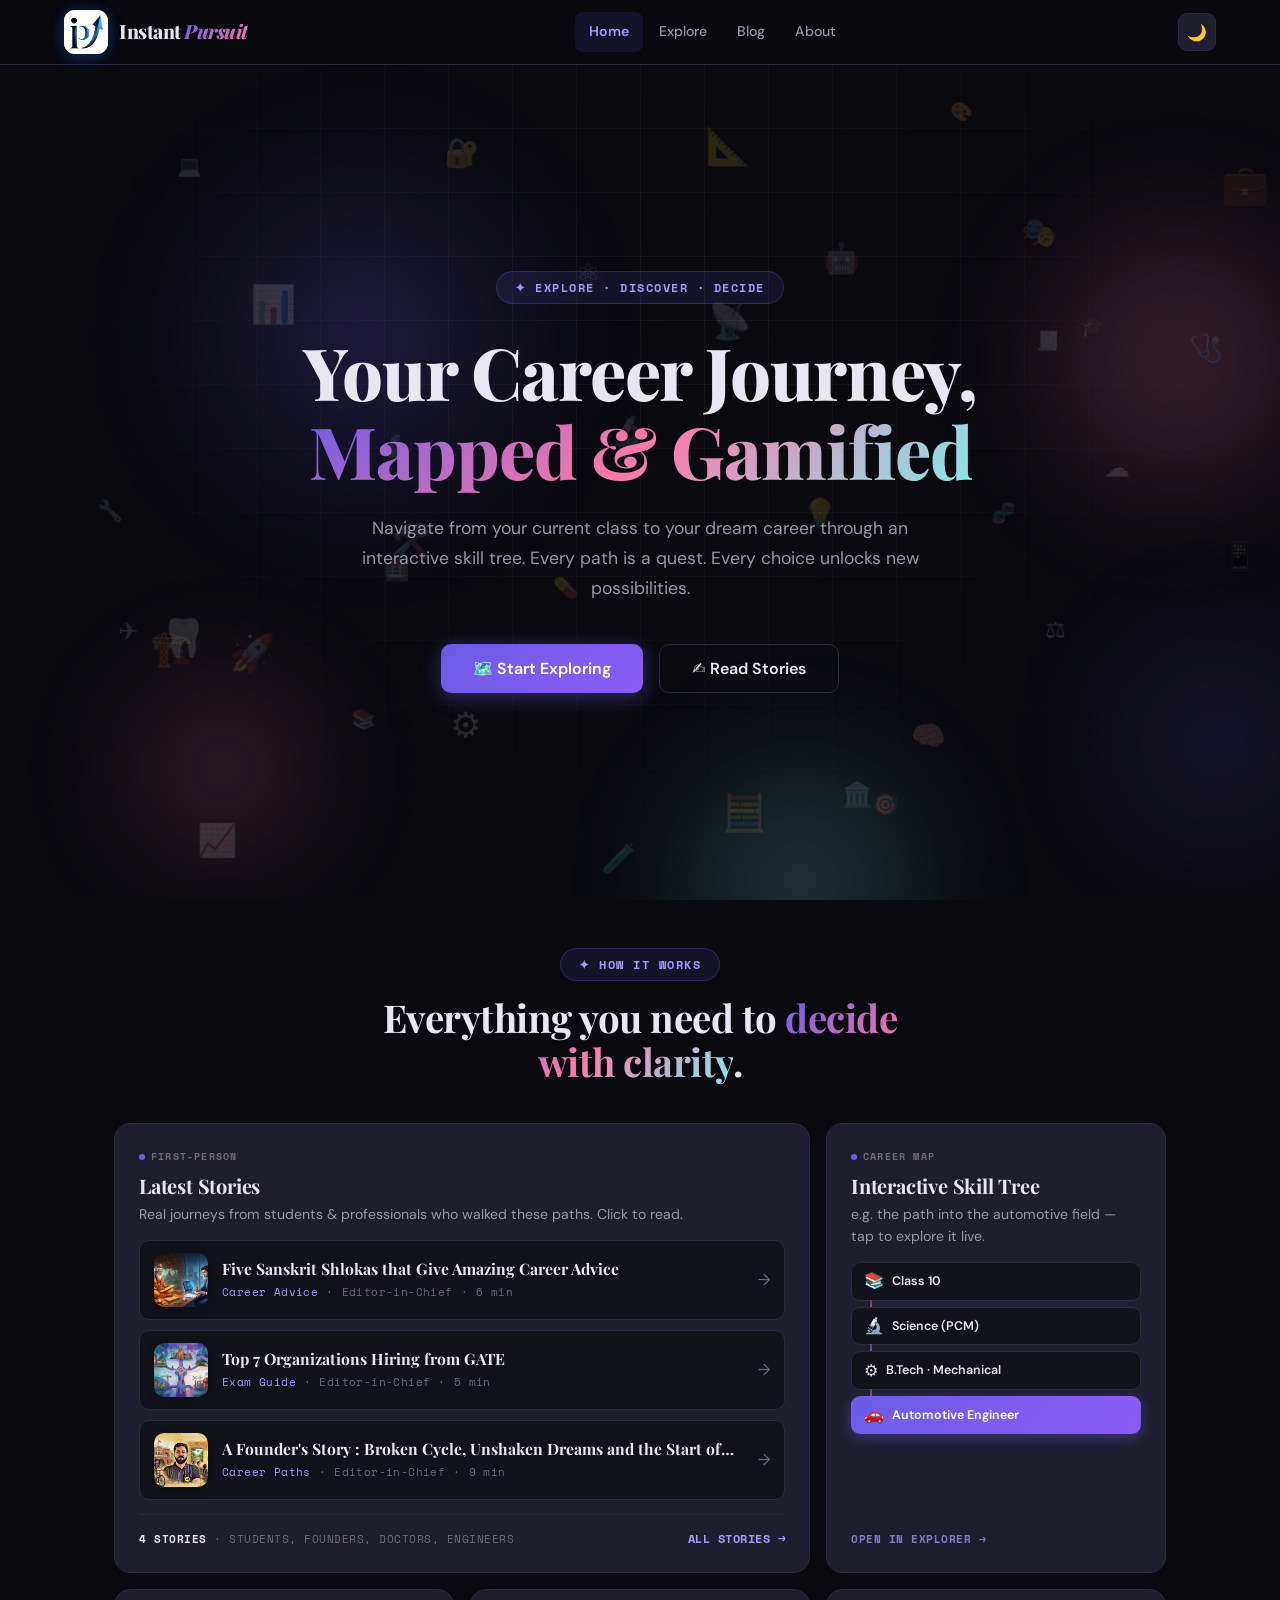
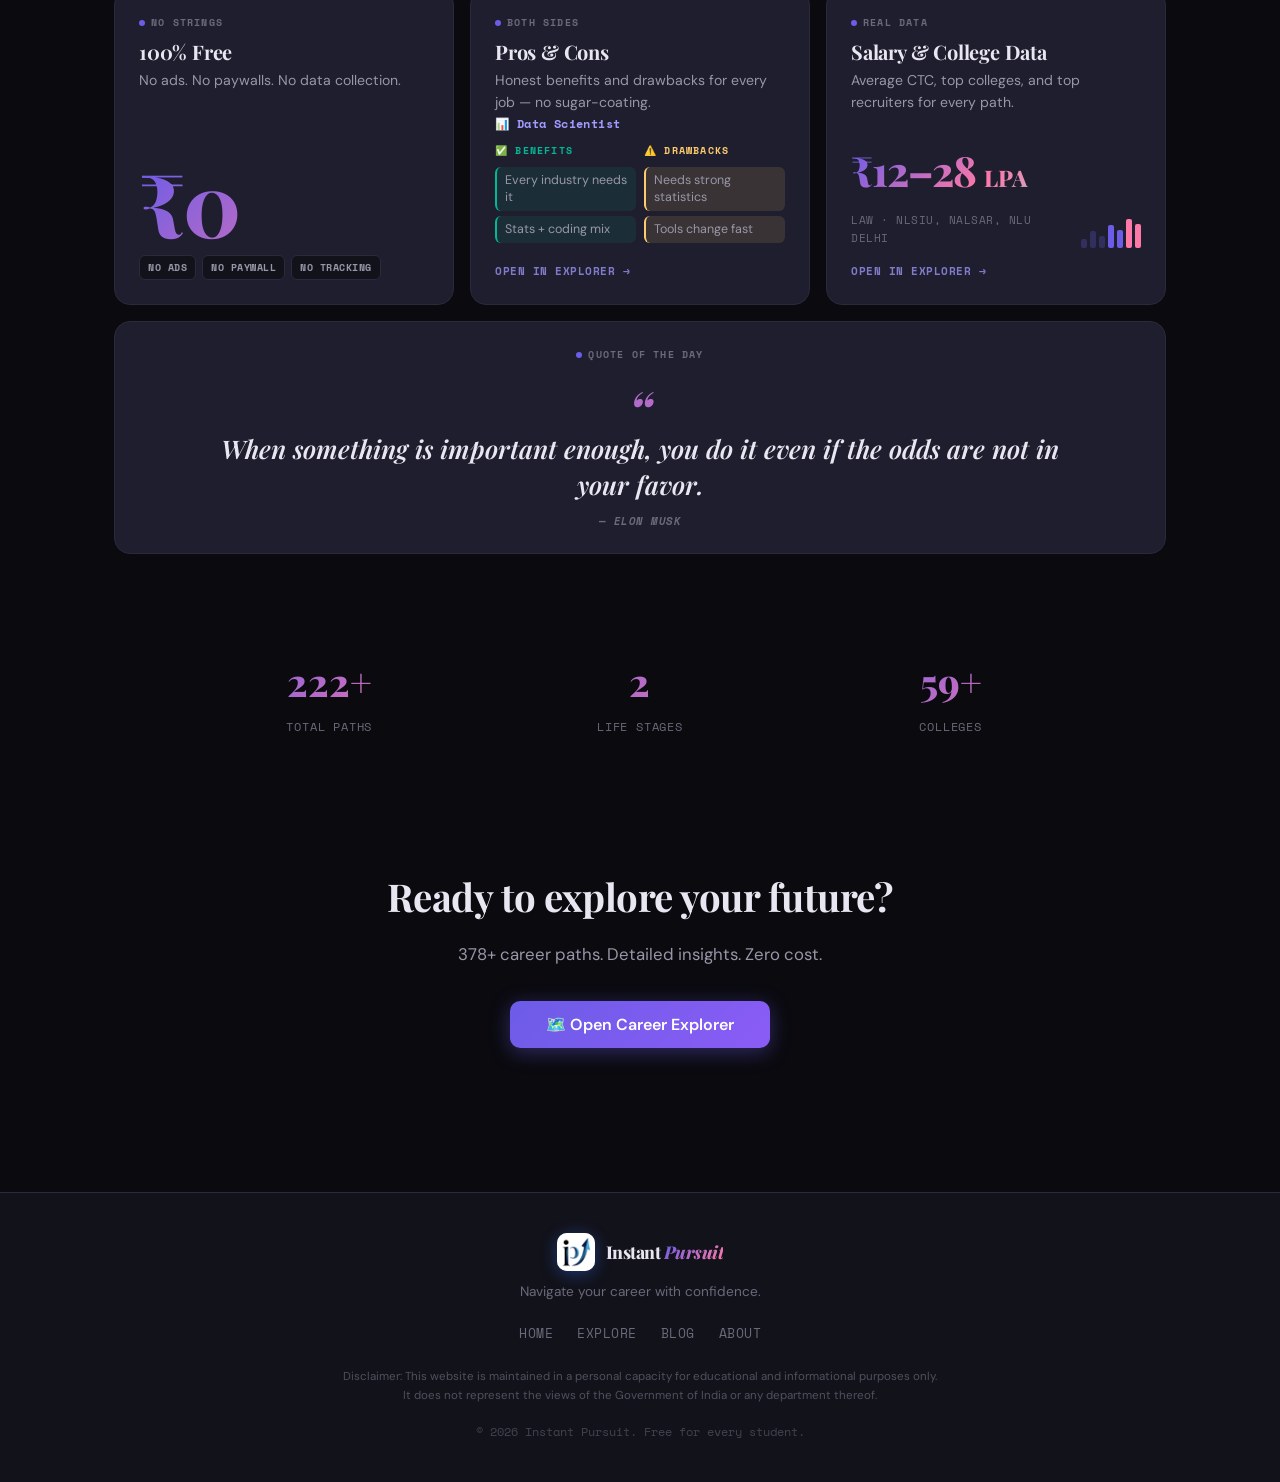
==== commit e8bf4740: "Add files via upload" ====
--- a/index.html
+++ b/index.html
@@ -504,7 +504,7 @@
 function safePathsLabel(){ try{ return (typeof careerPathsLabel==='function') ? careerPathsLabel() : '128+'; }catch(e){ return '128+'; } }
 function safeLifeStages(){ try{ return (typeof countLifeStages==='function') ? String(countLifeStages()) : '8'; }catch(e){ return '8'; } }
 // Original homepage tile format, with Explore-matched numbers/labels
-var stats=[{num:safePathsLabel(),label:'Total Paths'},{num:safeLifeStages(),label:'Life Stages'},{num:'100+',label:'Colleges'},{num:'\u20b90',label:'Cost to You'}];
+var stats=[{num:safePathsLabel(),label:'Total Paths'},{num:safeLifeStages(),label:'Life Stages'},{num:'100+',label:'Colleges'}];
 var sEl=document.getElementById('stats');
 for(var si=0;si<stats.length;si++){
   var s=stats[si];var sd=document.createElement('div');
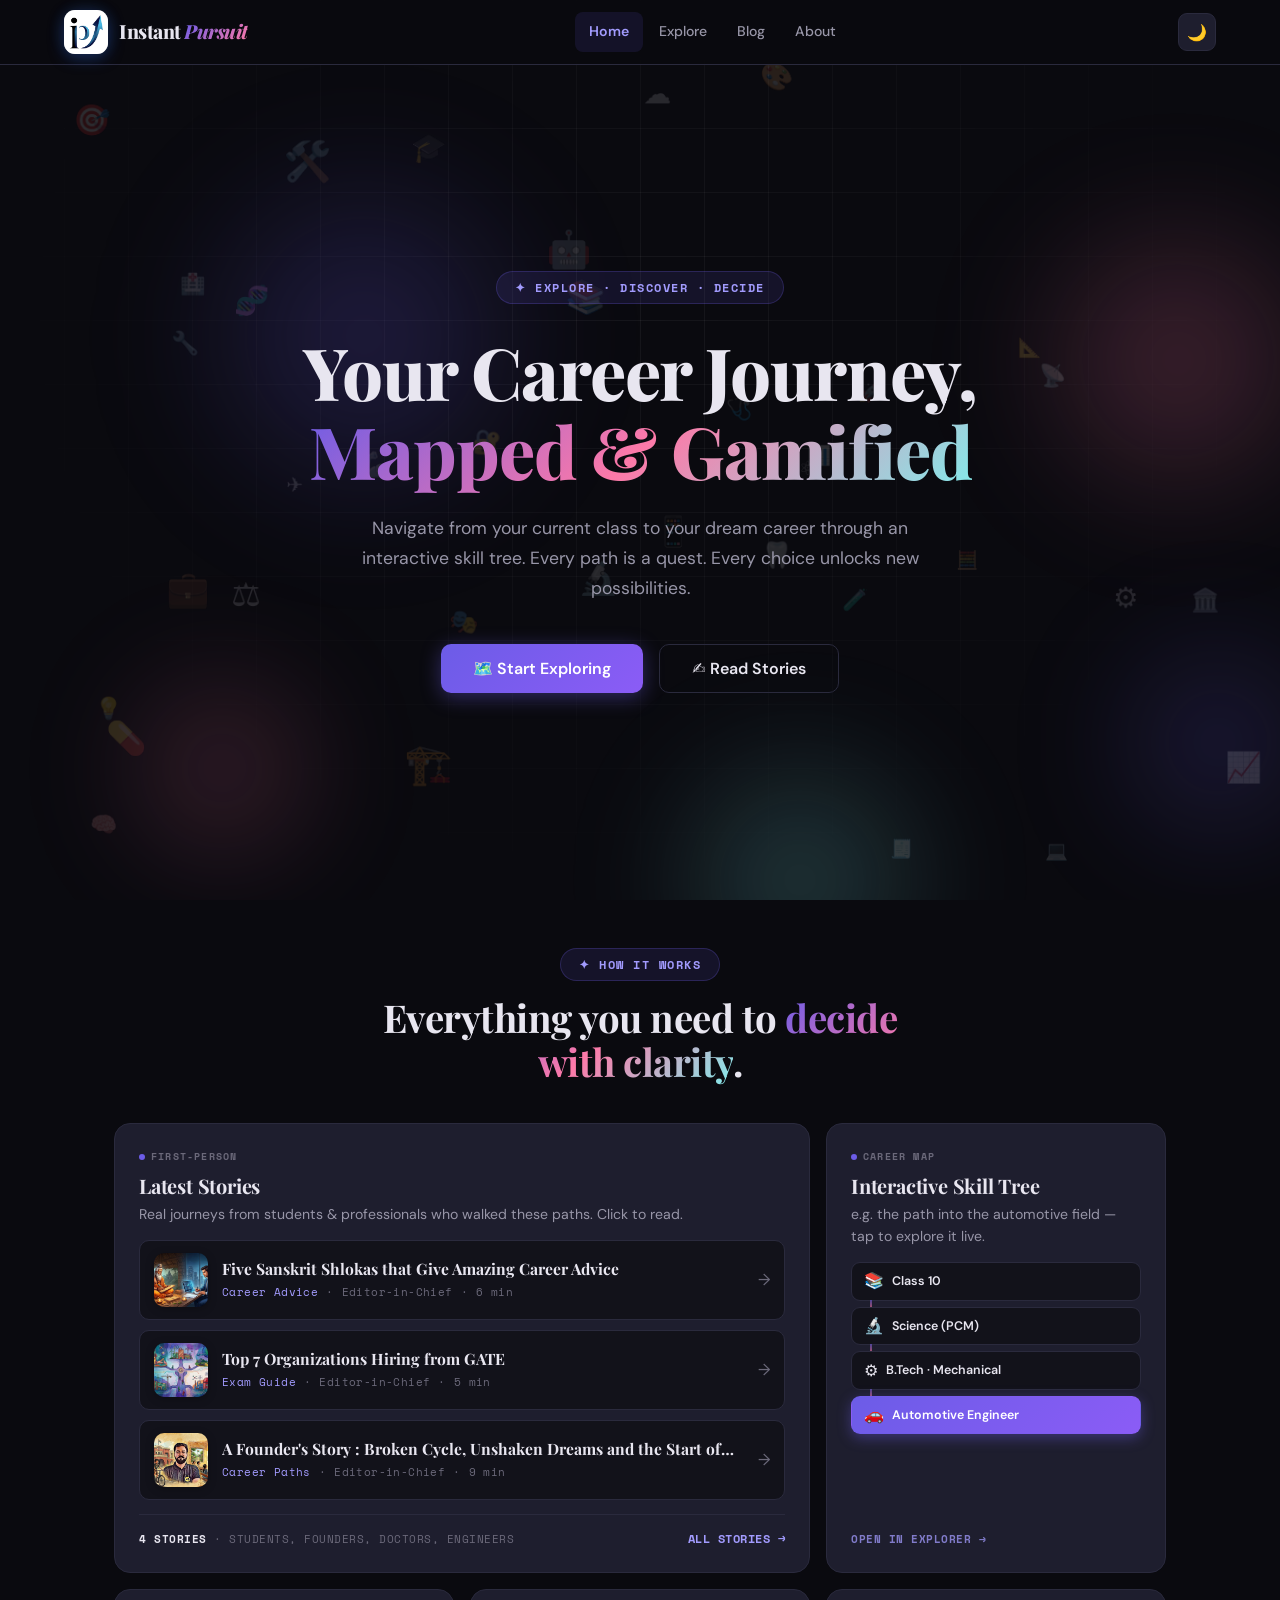
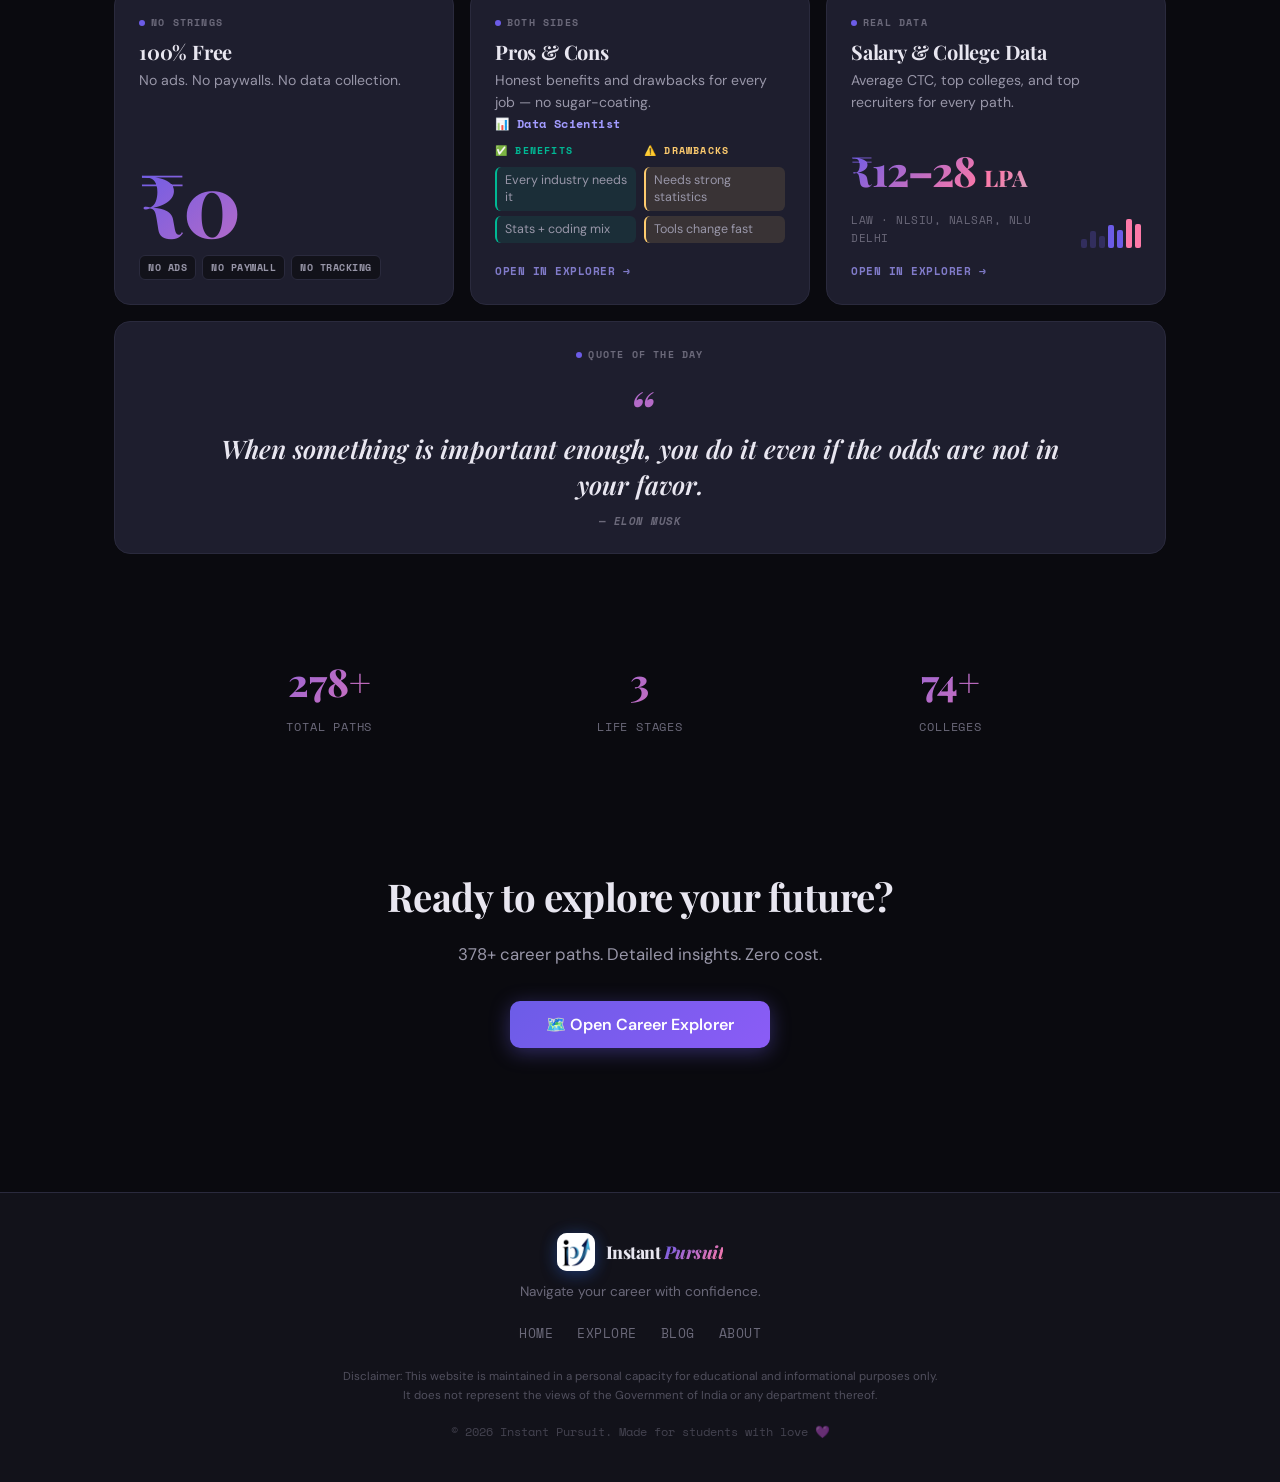
==== commit 313eae4d: "Update index.html" ====
--- a/index.html
+++ b/index.html
@@ -1,6 +1,13 @@
 <!DOCTYPE html>
 <html lang="en">
 <head>
+<!-- Google Tag Manager -->
+<script>(function(w,d,s,l,i){w[l]=w[l]||[];w[l].push({'gtm.start':
+new Date().getTime(),event:'gtm.js'});var f=d.getElementsByTagName(s)[0],
+j=d.createElement(s),dl=l!='dataLayer'?'&l='+l:'';j.async=true;j.src=
+'https://www.googletagmanager.com/gtm.js?id='+i+dl;f.parentNode.insertBefore(j,f);
+})(window,document,'script','dataLayer','GTM-T6BD9M49');</script>
+<!-- End Google Tag Manager -->
 <meta charset="UTF-8">
 <meta name="viewport" content="width=device-width, initial-scale=1.0">
 <meta name="description" content="Instant Pursuit — Free, gamified career exploration for Indian students. Navigate paths from Class 6 to working professional.">
@@ -15,6 +22,10 @@
 <script>document.write('<scr'+'ipt src="data.js?v='+IPV+'"></scr'+'ipt>');</script>
 </head>
 <body>
+<!-- Google Tag Manager (noscript) -->
+<noscript><iframe src="https://www.googletagmanager.com/ns.html?id=GTM-T6BD9M49"
+height="0" width="0" style="display:none;visibility:hidden"></iframe></noscript>
+<!-- End Google Tag Manager (noscript) -->
 <script>document.write('<scr'+'ipt src="bg.js?v='+IPV+'"></scr'+'ipt>');</script>
 <script>document.write('<scr'+'ipt src="side-graphics.js?v='+IPV+'"></scr'+'ipt>');</script>
 
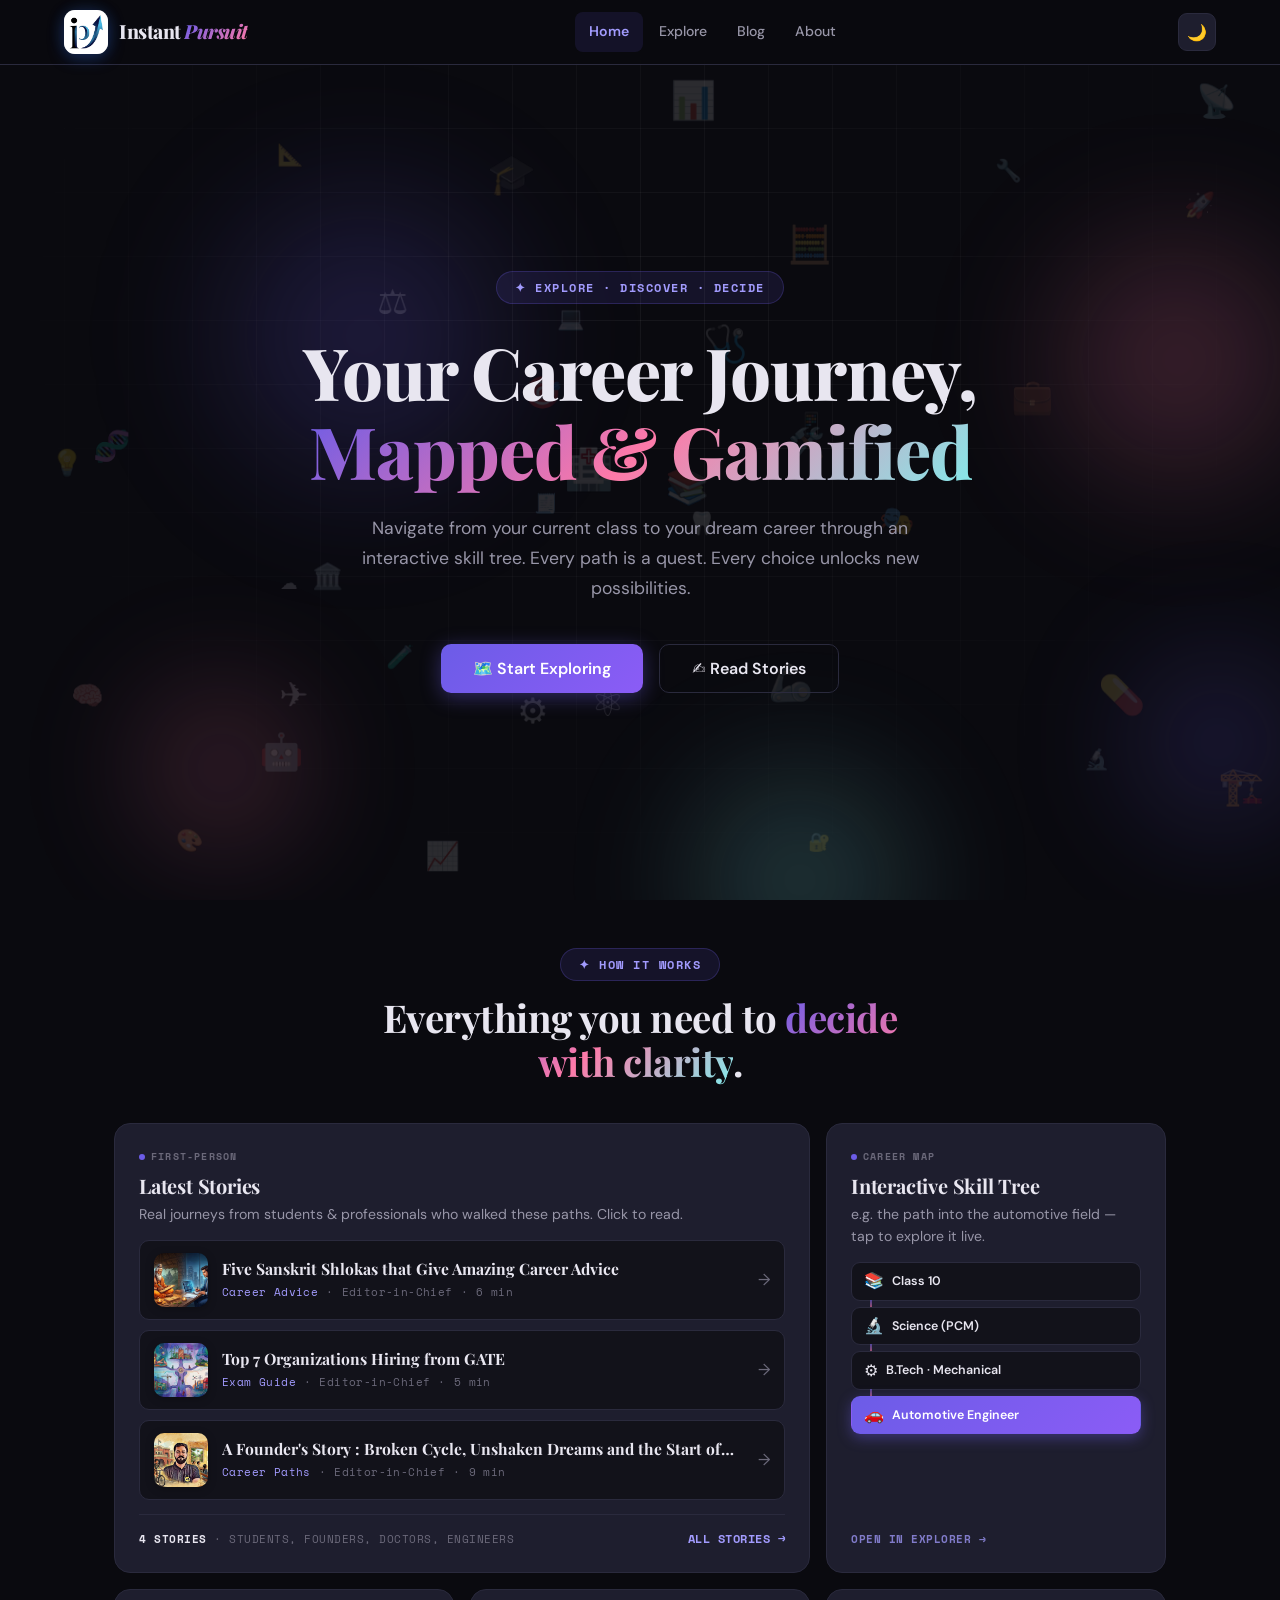
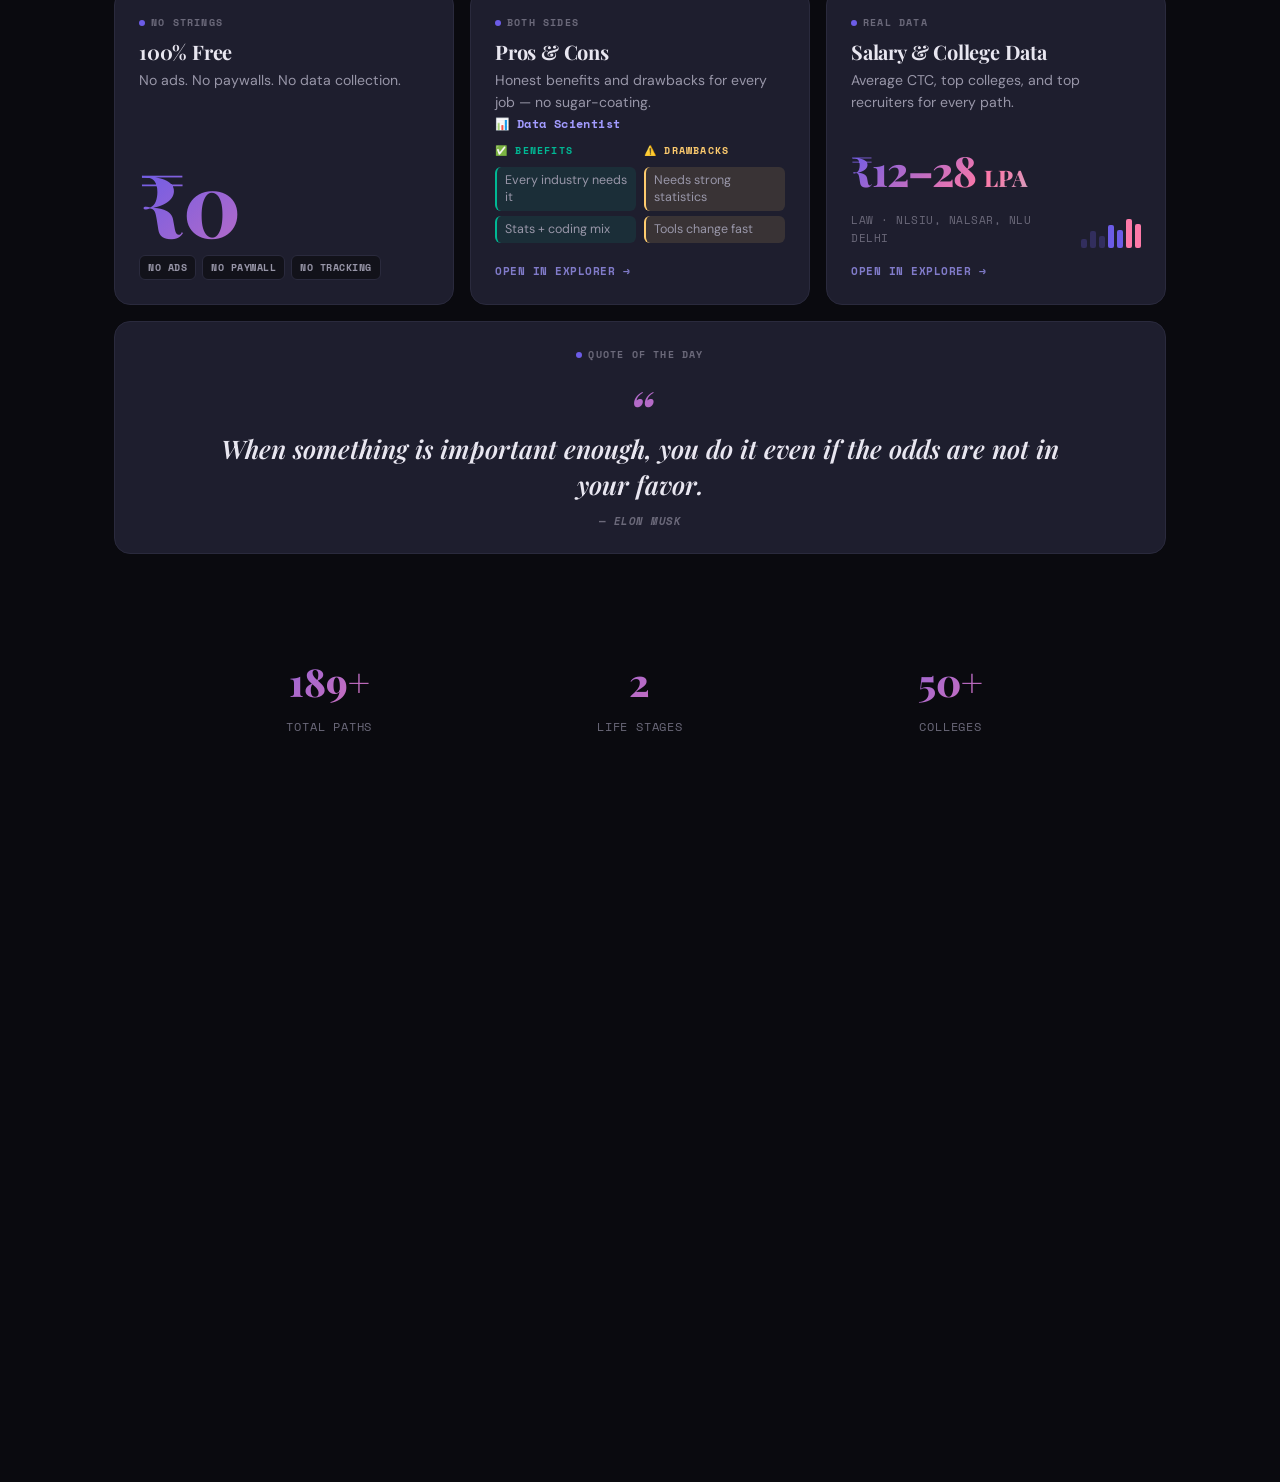
==== commit ba83004d: "Add files via upload" ====
--- a/index.html
+++ b/index.html
@@ -1,15 +1,16 @@
 <!DOCTYPE html>
 <html lang="en">
 <head>
-<!-- Google Tag Manager -->
-<script>(function(w,d,s,l,i){w[l]=w[l]||[];w[l].push({'gtm.start':
-new Date().getTime(),event:'gtm.js'});var f=d.getElementsByTagName(s)[0],
-j=d.createElement(s),dl=l!='dataLayer'?'&l='+l:'';j.async=true;j.src=
-'https://www.googletagmanager.com/gtm.js?id='+i+dl;f.parentNode.insertBefore(j,f);
-})(window,document,'script','dataLayer','GTM-T6BD9M49');</script>
-<!-- End Google Tag Manager -->
 <meta charset="UTF-8">
 <meta name="viewport" content="width=device-width, initial-scale=1.0">
+<!-- Google tag (gtag.js) -->
+<script async src="https://www.googletagmanager.com/gtag/js?id=G-HKYHX1TDZP"></script>
+<script>
+  window.dataLayer = window.dataLayer || [];
+  function gtag(){dataLayer.push(arguments);}
+  gtag('js', new Date());
+  gtag('config', 'G-HKYHX1TDZP');
+</script>
 <meta name="description" content="Instant Pursuit — Free, gamified career exploration for Indian students. Navigate paths from Class 6 to working professional.">
 <title>Instant Pursuit — Career Explorer</title>
 <link rel="icon" type="image/png" href="assets/logo.png">
@@ -22,10 +23,6 @@
 <script>document.write('<scr'+'ipt src="data.js?v='+IPV+'"></scr'+'ipt>');</script>
 </head>
 <body>
-<!-- Google Tag Manager (noscript) -->
-<noscript><iframe src="https://www.googletagmanager.com/ns.html?id=GTM-T6BD9M49"
-height="0" width="0" style="display:none;visibility:hidden"></iframe></noscript>
-<!-- End Google Tag Manager (noscript) -->
 <script>document.write('<scr'+'ipt src="bg.js?v='+IPV+'"></scr'+'ipt>');</script>
 <script>document.write('<scr'+'ipt src="side-graphics.js?v='+IPV+'"></scr'+'ipt>');</script>
 
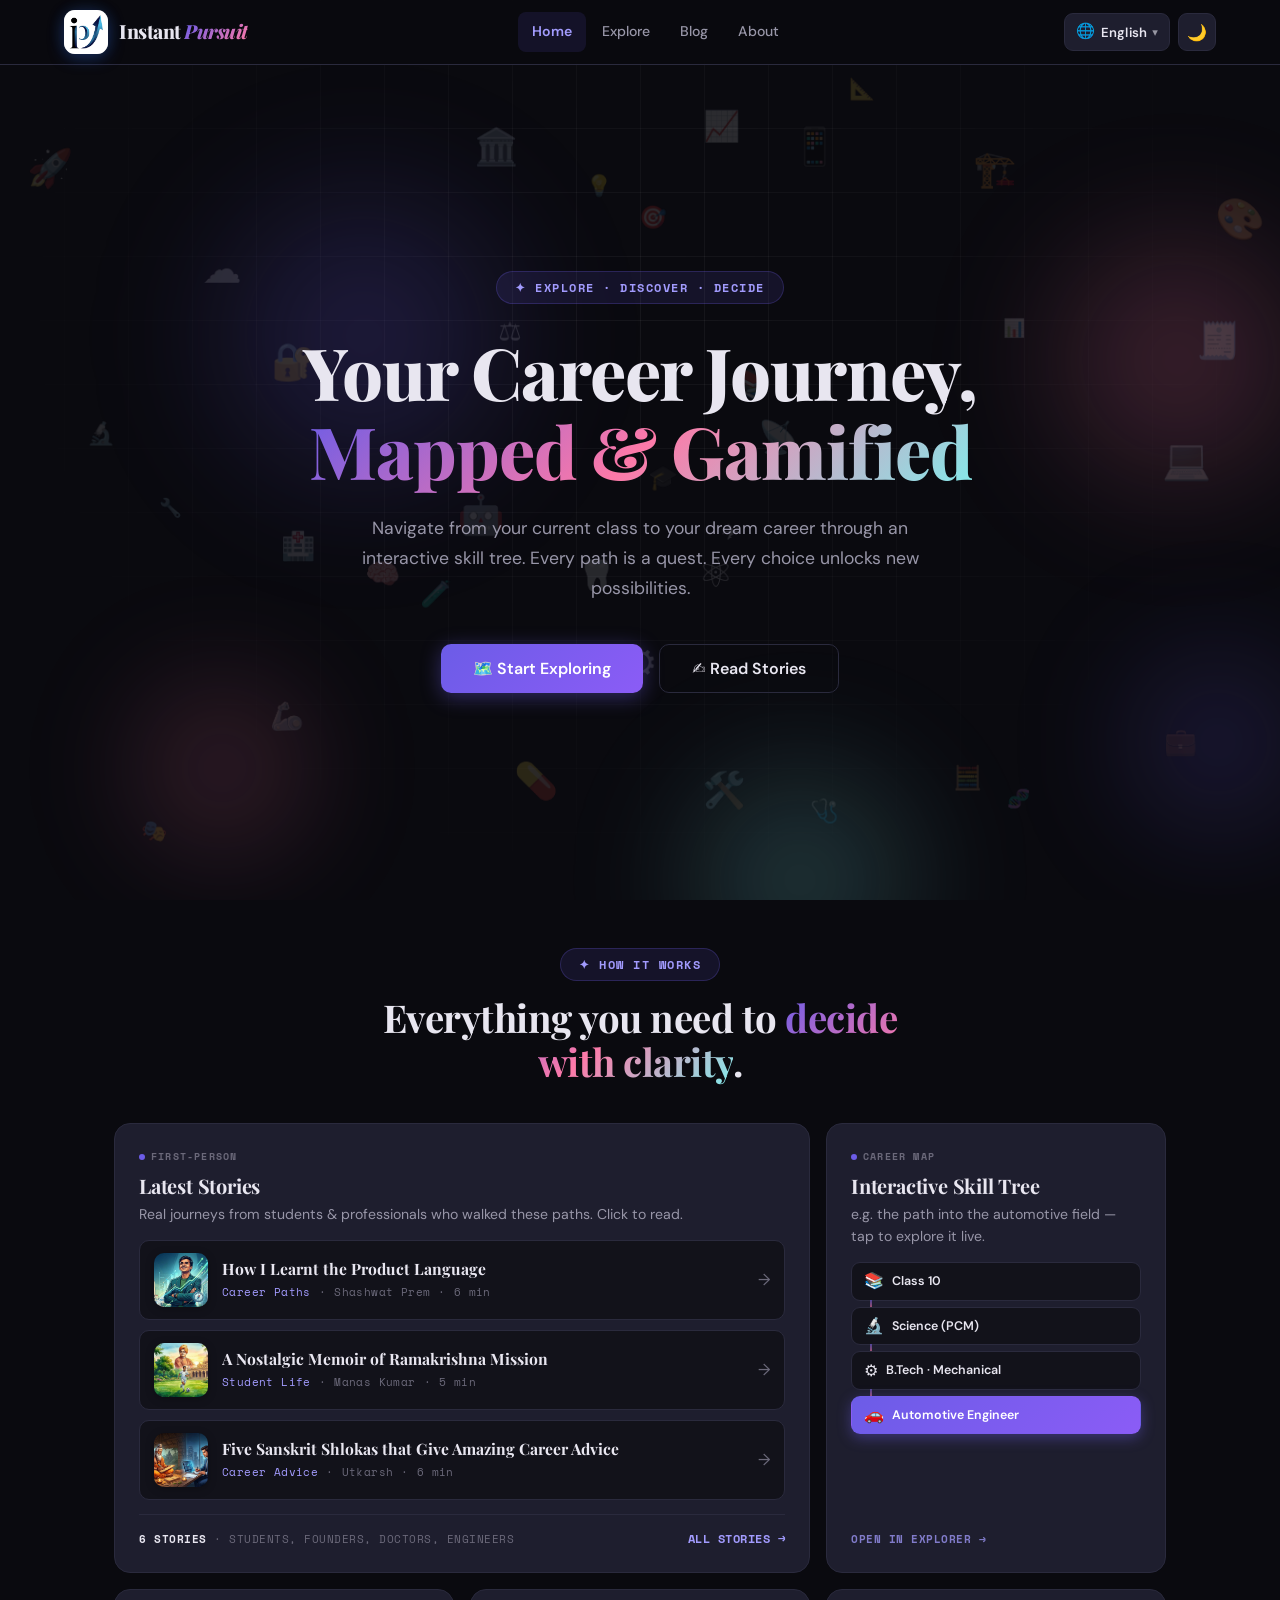
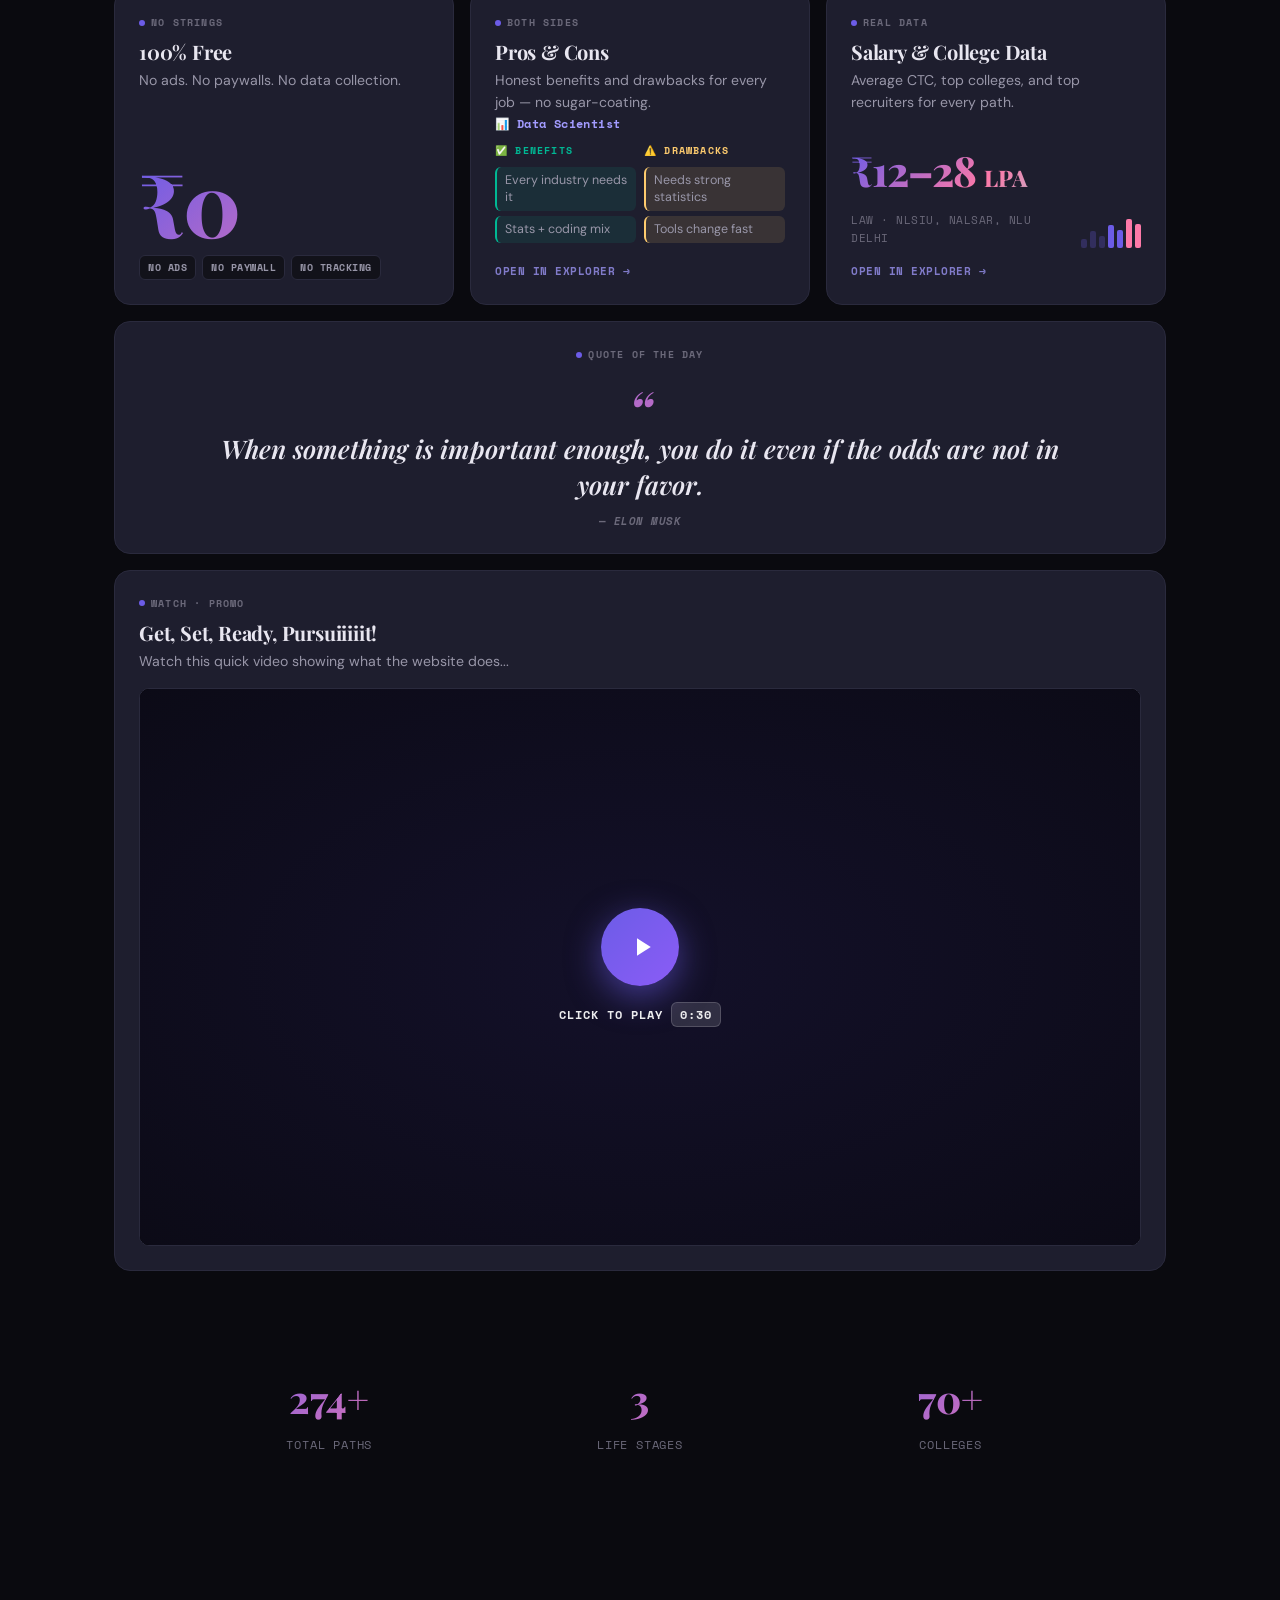
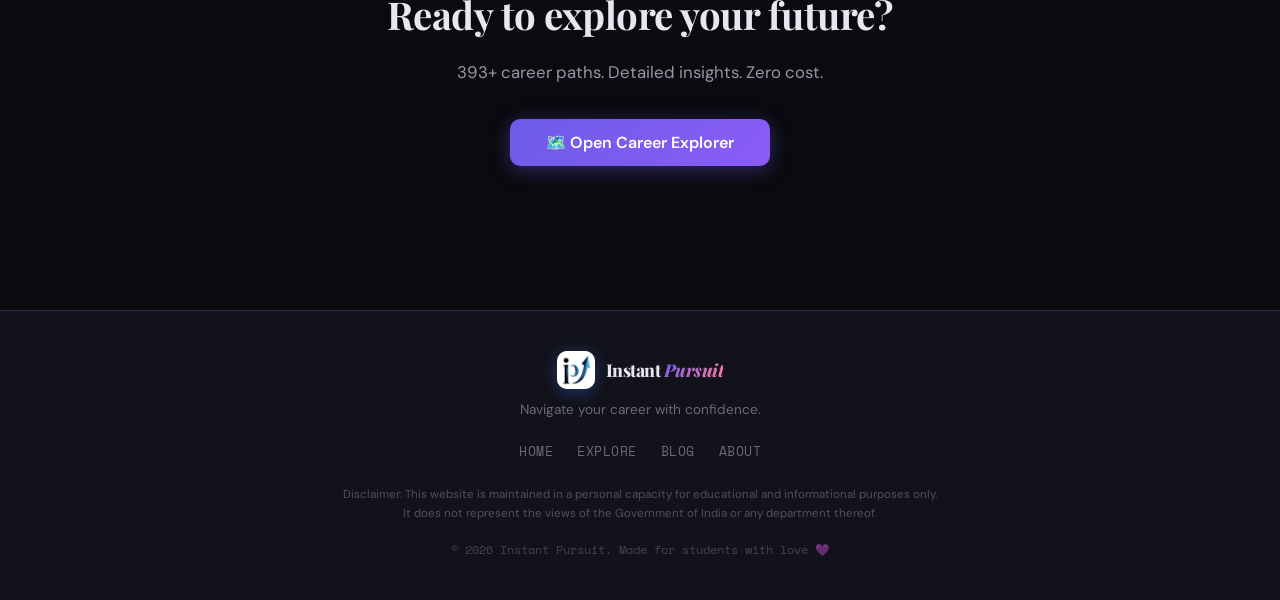
==== commit 1ddec3bb: "Add files via upload" ====
--- a/index.html
+++ b/index.html
@@ -330,6 +330,46 @@
 .story-a2{background:linear-gradient(135deg,#fd79a8,#e84a8a)}
 .story-a3{background:linear-gradient(135deg,#81ecec,#3aa8a8);color:#0a3a3a}
 .story-a4{background:linear-gradient(135deg,#fdcb6e,#e17055);color:#3a1f10}
+
+/* ── Promo video card ── */
+.b-promo{grid-column:span 12}
+.promo-frame{
+  position:relative;margin-top:16px;
+  border-radius:var(--radius);overflow:hidden;
+  aspect-ratio:16/9;max-height:62vh;
+  background:#000;border:1px solid var(--border);
+  cursor:pointer;
+}
+.promo-frame.playing{cursor:default}
+.promo-video{
+  position:absolute;inset:0;width:100%;height:100%;
+  object-fit:contain;display:block;background:#000;
+}
+.promo-overlay{
+  position:absolute;inset:0;z-index:2;
+  display:flex;flex-direction:column;align-items:center;justify-content:center;gap:16px;
+  background:radial-gradient(120% 120% at 50% 50%,rgba(108,92,231,0.18),rgba(10,10,15,0.62));
+  transition:opacity .35s ease;
+}
+.promo-frame.playing .promo-overlay{opacity:0;pointer-events:none}
+.promo-play{
+  width:78px;height:78px;border-radius:50%;border:none;cursor:pointer;padding:0;
+  background:var(--grad-cta);
+  box-shadow:0 10px 34px rgba(108,92,231,0.55);
+  display:flex;align-items:center;justify-content:center;
+  transition:transform .2s,box-shadow .2s;
+}
+.promo-frame:hover .promo-play{transform:scale(1.07);box-shadow:0 12px 44px rgba(108,92,231,0.72)}
+.promo-play svg{width:30px;height:30px;fill:#fff;margin-left:4px}
+.promo-label{
+  font-family:var(--font-mono);font-size:.72rem;font-weight:700;
+  letter-spacing:1px;text-transform:uppercase;color:#fff;opacity:.92;
+  display:flex;align-items:center;gap:8px;
+}
+.promo-dur{
+  padding:2px 8px;border-radius:6px;
+  background:rgba(255,255,255,0.14);border:1px solid rgba(255,255,255,0.18);
+}
 </style>
 
 <script>
@@ -486,6 +526,22 @@
       <div class="tip-quote">${todaysQuote.q}
         <div class="tip-attr">— ${todaysQuote.a}</div>
       </div>`
+  },
+  {
+    cls: 'b-promo',
+    eyebrow: 'WATCH · PROMO',
+    title: 'Get, Set, Ready, Pursuiiiiit!',
+    desc: 'Watch this quick video showing what the website does...',
+    body: `
+      <div class="promo-frame" id="promoFrame">
+        <video class="promo-video" id="promoVideo" src="assets/Promo.mp4" playsinline preload="metadata"></video>
+        <div class="promo-overlay">
+          <button class="promo-play" id="promoPlay" aria-label="Play promo video">
+            <svg viewBox="0 0 24 24"><path d="M8 5v14l11-7z"></path></svg>
+          </button>
+          <div class="promo-label"><span>Click to play</span><span class="promo-dur" id="promoDur">0:30</span></div>
+        </div>
+      </div>`
   }
 ];
 
@@ -507,6 +563,26 @@
   bento.appendChild(d);
 });
 
+// ── Promo video: click to play (no autoplay) ──
+(function(){
+  var frame=document.getElementById('promoFrame');
+  var vid=document.getElementById('promoVideo');
+  var dur=document.getElementById('promoDur');
+  if(!frame||!vid) return;
+  function fmt(t){ if(!isFinite(t)) return ''; var m=Math.floor(t/60), s=Math.round(t%60); return m+':'+(s<10?'0':'')+s; }
+  vid.addEventListener('loadedmetadata',function(){
+    if(vid.videoWidth&&vid.videoHeight) frame.style.aspectRatio=vid.videoWidth+' / '+vid.videoHeight;
+  });
+  function start(){
+    if(frame.classList.contains('playing')) return;
+    frame.classList.add('playing');
+    vid.controls=true;
+    var p=vid.play();
+    if(p&&p.catch) p.catch(function(){});
+  }
+  frame.addEventListener('click',start);
+})();
+
 // Defensive: data.js may not have defined these yet (load race). Fall back to
 // safe defaults so the stats band always populates instead of throwing.
 function safePathsLabel(){ try{ return (typeof careerPathsLabel==='function') ? careerPathsLabel() : '128+'; }catch(e){ return '128+'; } }
--- a/styles.css
+++ b/styles.css
@@ -45,10 +45,12 @@
   --cyan:#81ecec;
   --cyan-soft:rgba(129,236,236,0.1);
 
-  /* Type */
-  --font-display:'Playfair Display',Georgia,serif;
-  --font-body:'DM Sans',system-ui,sans-serif;
-  --font-mono:'Space Mono','JetBrains Mono',monospace;
+  /* Type — Indic fallbacks render each script properly
+     (Latin glyphs still use the primary face; fallback only kicks in per-glyph.
+      Assamese uses the Bengali face.) */
+  --font-display:'Playfair Display','Noto Serif Devanagari','Noto Sans Bengali','Noto Sans Gujarati','Noto Sans Tamil','Noto Sans Telugu','Noto Sans Kannada','Noto Sans Malayalam',Georgia,serif;
+  --font-body:'DM Sans','Noto Sans Devanagari','Noto Sans Bengali','Noto Sans Gujarati','Noto Sans Tamil','Noto Sans Telugu','Noto Sans Kannada','Noto Sans Malayalam',system-ui,sans-serif;
+  --font-mono:'Space Mono','Noto Sans Devanagari','Noto Sans Bengali','Noto Sans Gujarati','Noto Sans Tamil','Noto Sans Telugu','Noto Sans Kannada','Noto Sans Malayalam','JetBrains Mono',monospace;
 
   /* Radii */
   --radius-xs:6px;
@@ -246,6 +248,52 @@
 }
 .theme-toggle:hover{border-color:var(--accent);background:var(--accent-soft);transform:translateY(-1px)}
 
+/* ── Language picker (English + Indian languages, powered by Google Translate) ── */
+.ip-lang-wrap{position:relative}
+.lang-toggle{
+  height:38px;padding:0 11px;border-radius:9px;
+  border:1px solid var(--border);background:var(--surface);
+  display:flex;align-items:center;gap:6px;
+  cursor:pointer;transition:all .2s;color:var(--text);
+  font-family:var(--font-body);font-size:.82rem;font-weight:600;letter-spacing:.2px;
+  white-space:nowrap;
+}
+.lang-toggle:hover{border-color:var(--accent);background:var(--accent-soft);transform:translateY(-1px)}
+.lang-toggle .globe{font-size:.95rem;line-height:1;opacity:.85}
+.lang-toggle .lang-caret{font-size:.7rem;opacity:.6;margin-left:-1px}
+@media(max-width:480px){ .lang-toggle{padding:0 9px} .lang-toggle .globe{display:none} }
+
+.lang-menu{
+  position:absolute;top:calc(100% + 8px);right:0;
+  min-width:160px;
+  background:var(--surface);
+  border:1px solid var(--border);
+  border-radius:var(--radius);
+  box-shadow:var(--shadow-lg);
+  padding:6px;z-index:1200;
+  display:none;flex-direction:column;gap:1px;
+  animation:fadeUp .16s ease both;
+}
+.lang-menu[data-open="1"]{display:flex}
+.lang-opt{
+  text-align:left;border:none;background:none;cursor:pointer;
+  padding:9px 12px;border-radius:7px;
+  font-family:var(--font-body);font-size:.9rem;font-weight:500;
+  color:var(--text2);transition:background .15s,color .15s;
+  white-space:nowrap;
+}
+.lang-opt:hover{background:var(--accent-soft);color:var(--text)}
+.lang-opt.active{color:var(--accent2);background:var(--accent-soft);font-weight:700}
+.lang-opt.active::after{content:" ✓";color:var(--accent2)}
+
+/* ── Hide Google Translate's injected chrome (banner, tooltip, gadget) ── */
+.goog-te-banner-frame,.goog-te-gadget,#goog-gt-tt,.goog-tooltip,.goog-tooltip:hover,.skiptranslate{display:none!important}
+#google_translate_element{position:absolute!important;left:-9999px;top:-9999px;height:0;width:0;overflow:hidden}
+.goog-text-highlight{background:none!important;box-shadow:none!important;border:none!important}
+/* Google forces body{top:40px} for its banner — pin it back */
+body{top:0!important;position:static!important}
+font[style]{vertical-align:inherit!important}
+
 .ip-hamburger{
   display:none;width:38px;height:38px;border-radius:9px;
   border:1px solid var(--border);background:var(--surface);
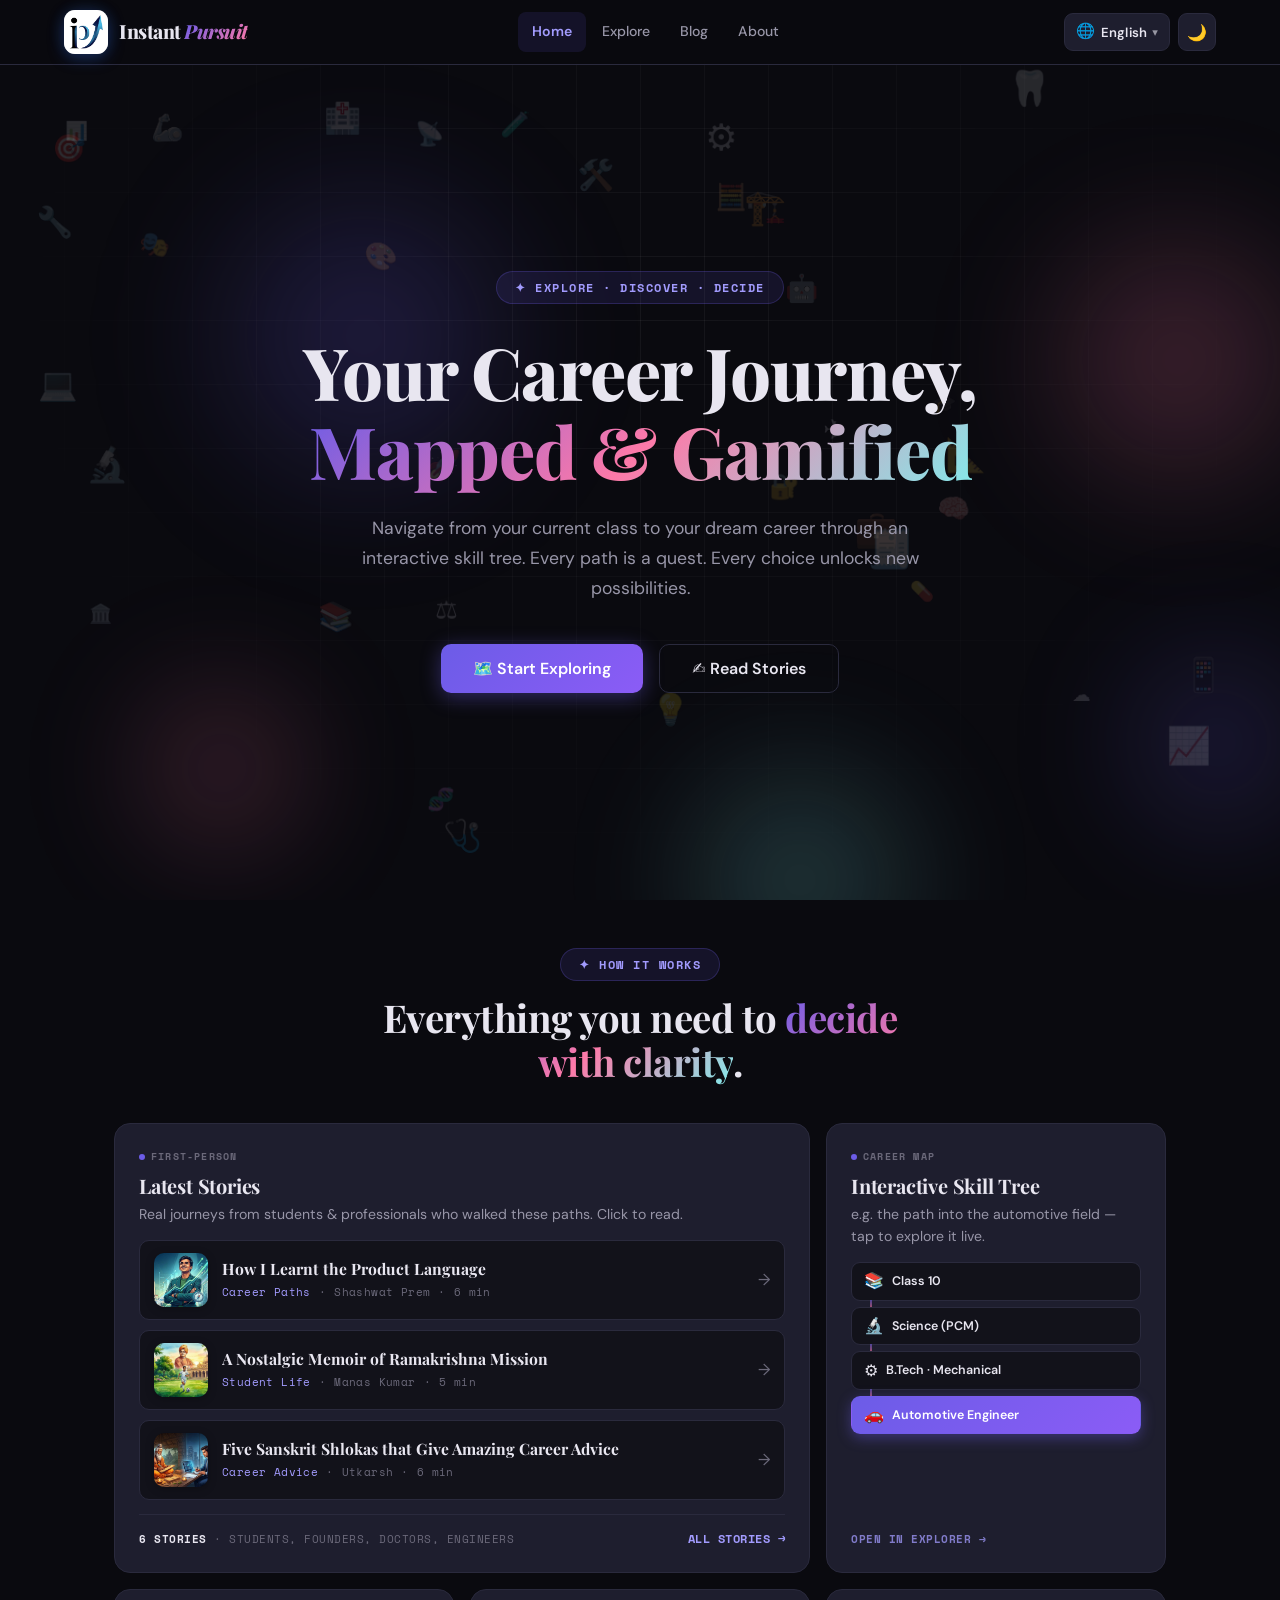
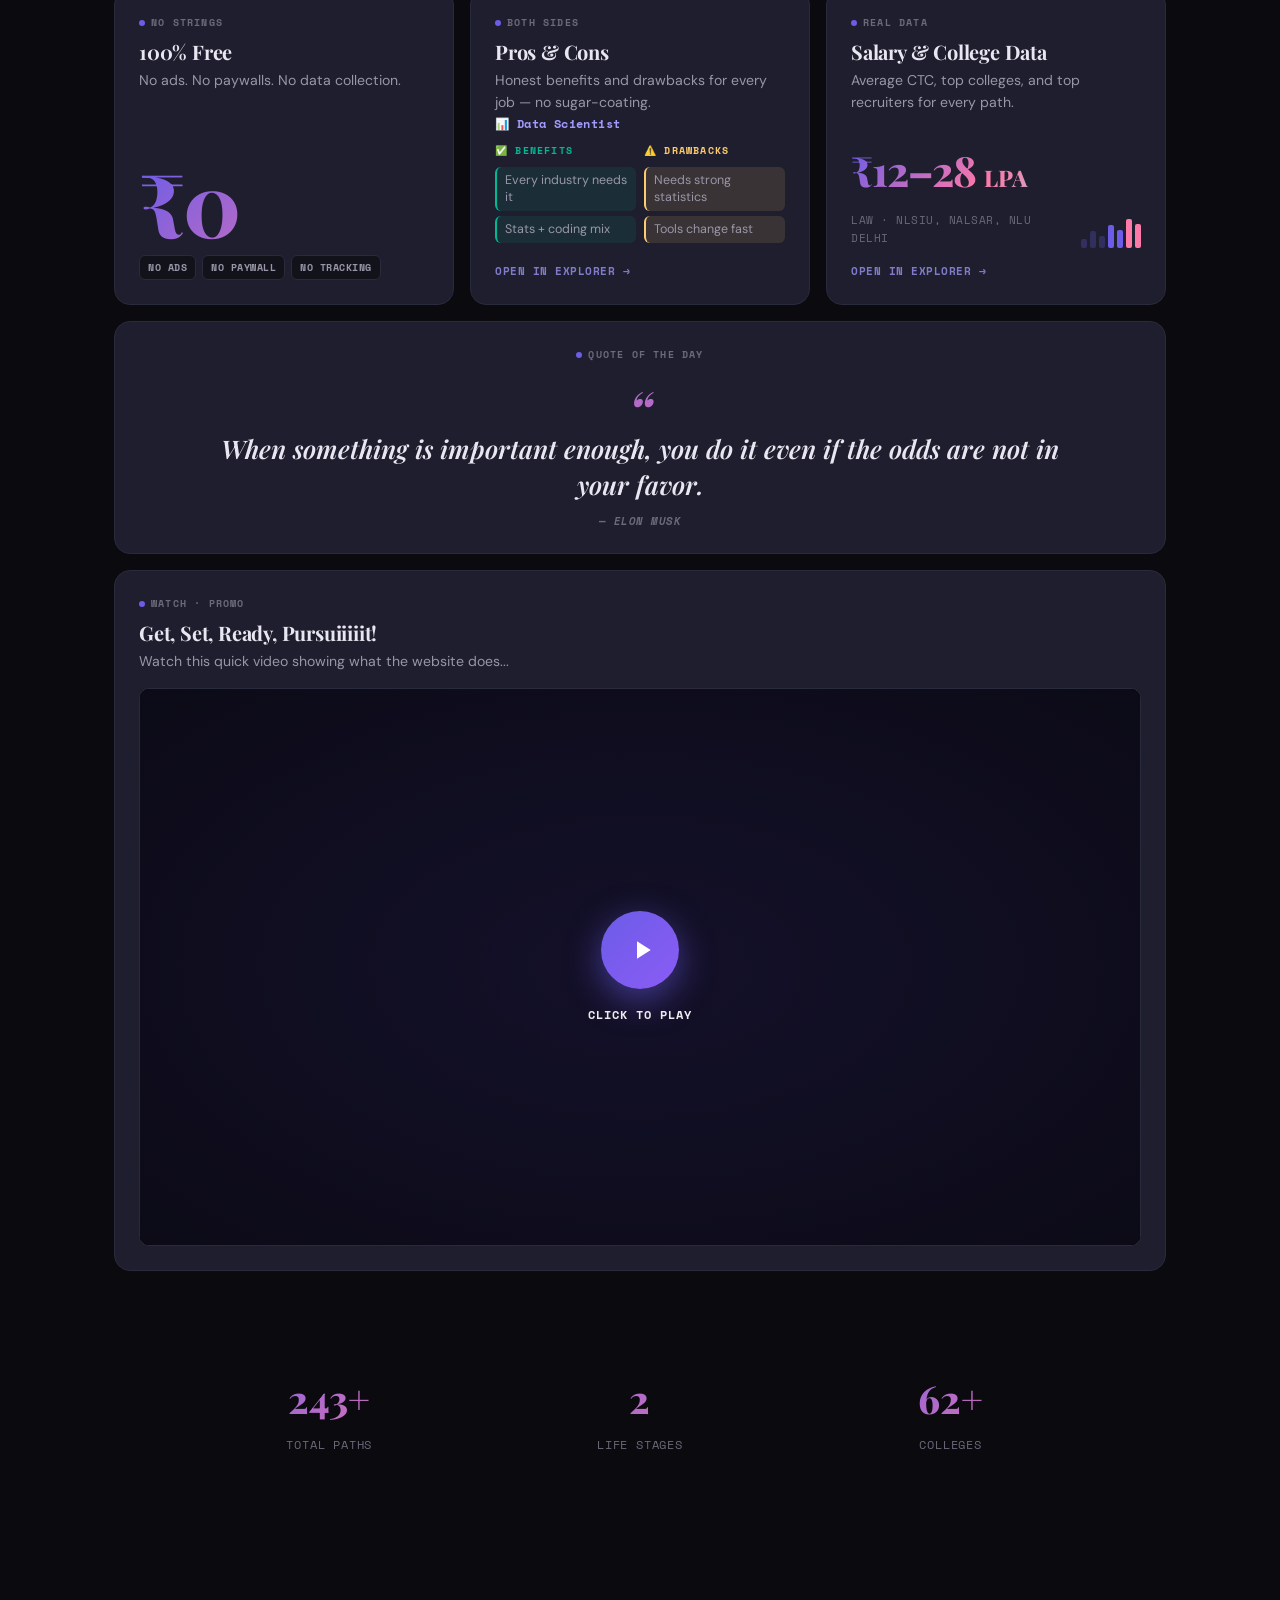
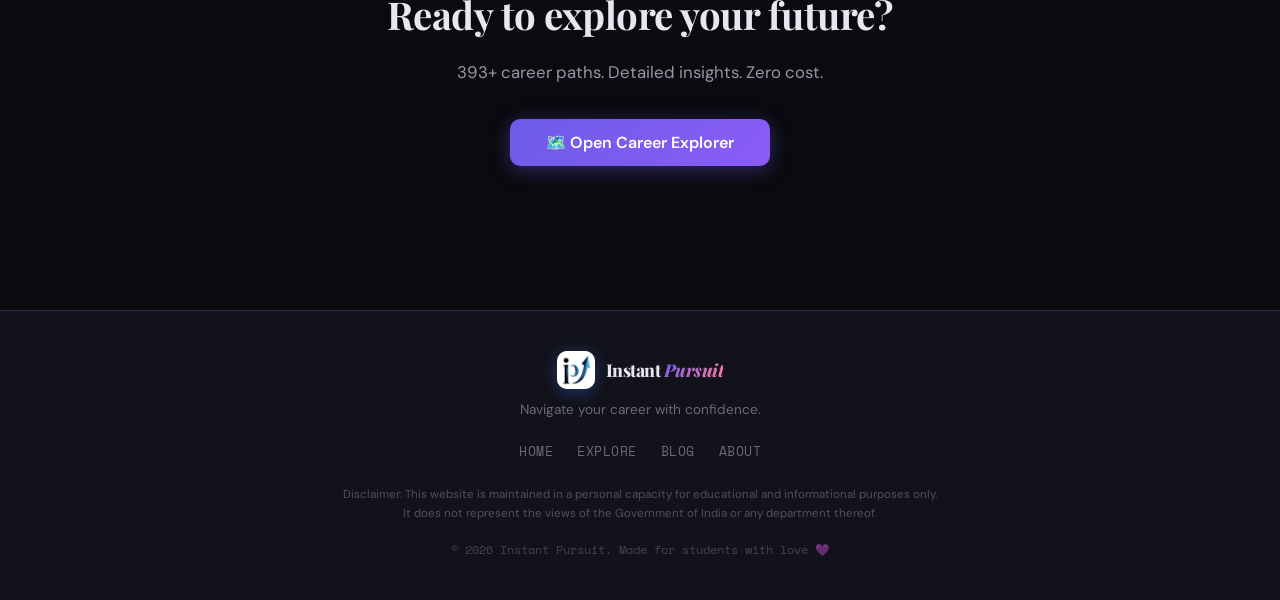
==== commit ee1b2811: "Add files via upload" ====
--- a/index.html
+++ b/index.html
@@ -344,6 +344,14 @@
 .promo-video{
   position:absolute;inset:0;width:100%;height:100%;
   object-fit:contain;display:block;background:#000;
+}
+.promo-thumb{
+  position:absolute;inset:0;width:100%;height:100%;
+  object-fit:cover;display:block;background:#000;
+}
+.promo-iframe{
+  position:absolute;inset:0;width:100%;height:100%;
+  border:0;display:block;z-index:3;
 }
 .promo-overlay{
   position:absolute;inset:0;z-index:2;
@@ -533,13 +541,13 @@
     title: 'Get, Set, Ready, Pursuiiiiit!',
     desc: 'Watch this quick video showing what the website does...',
     body: `
-      <div class="promo-frame" id="promoFrame">
-        <video class="promo-video" id="promoVideo" src="assets/Promo.mp4" playsinline preload="metadata"></video>
+      <div class="promo-frame" id="promoFrame" style="aspect-ratio:16/9">
+        <img class="promo-thumb" id="promoThumb" src="https://img.youtube.com/vi/eLKUcsDsTLM/maxresdefault.jpg" alt="Promo video thumbnail" loading="lazy">
         <div class="promo-overlay">
           <button class="promo-play" id="promoPlay" aria-label="Play promo video">
             <svg viewBox="0 0 24 24"><path d="M8 5v14l11-7z"></path></svg>
           </button>
-          <div class="promo-label"><span>Click to play</span><span class="promo-dur" id="promoDur">0:30</span></div>
+          <div class="promo-label"><span>Click to play</span></div>
         </div>
       </div>`
   }
@@ -563,24 +571,26 @@
   bento.appendChild(d);
 });
 
-// ── Promo video: click to play (no autoplay) ──
+// ── Promo video: click to load YouTube embed (no autoplay until clicked) ──
 (function(){
   var frame=document.getElementById('promoFrame');
-  var vid=document.getElementById('promoVideo');
-  var dur=document.getElementById('promoDur');
-  if(!frame||!vid) return;
-  function fmt(t){ if(!isFinite(t)) return ''; var m=Math.floor(t/60), s=Math.round(t%60); return m+':'+(s<10?'0':'')+s; }
-  vid.addEventListener('loadedmetadata',function(){
-    if(vid.videoWidth&&vid.videoHeight) frame.style.aspectRatio=vid.videoWidth+' / '+vid.videoHeight;
-  });
-  function start(){
+  if(!frame) return;
+  var YT_ID='eLKUcsDsTLM';
+  var thumb=document.getElementById('promoThumb');
+  // maxresdefault is missing on some videos — fall back to hqdefault
+  if(thumb){ thumb.addEventListener('error',function(){ thumb.src='https://img.youtube.com/vi/'+YT_ID+'/hqdefault.jpg'; }); }
+  frame.addEventListener('click',function(){
     if(frame.classList.contains('playing')) return;
     frame.classList.add('playing');
-    vid.controls=true;
-    var p=vid.play();
-    if(p&&p.catch) p.catch(function(){});
-  }
-  frame.addEventListener('click',start);
+    var ifr=document.createElement('iframe');
+    ifr.className='promo-iframe';
+    ifr.src='https://www.youtube.com/embed/'+YT_ID+'?autoplay=1&rel=0&modestbranding=1&playsinline=1';
+    ifr.title='Instant Pursuit promo video';
+    ifr.setAttribute('frameborder','0');
+    ifr.setAttribute('allow','accelerometer; autoplay; clipboard-write; encrypted-media; gyroscope; picture-in-picture; web-share');
+    ifr.allowFullscreen=true;
+    frame.appendChild(ifr);
+  });
 })();
 
 // Defensive: data.js may not have defined these yet (load race). Fall back to
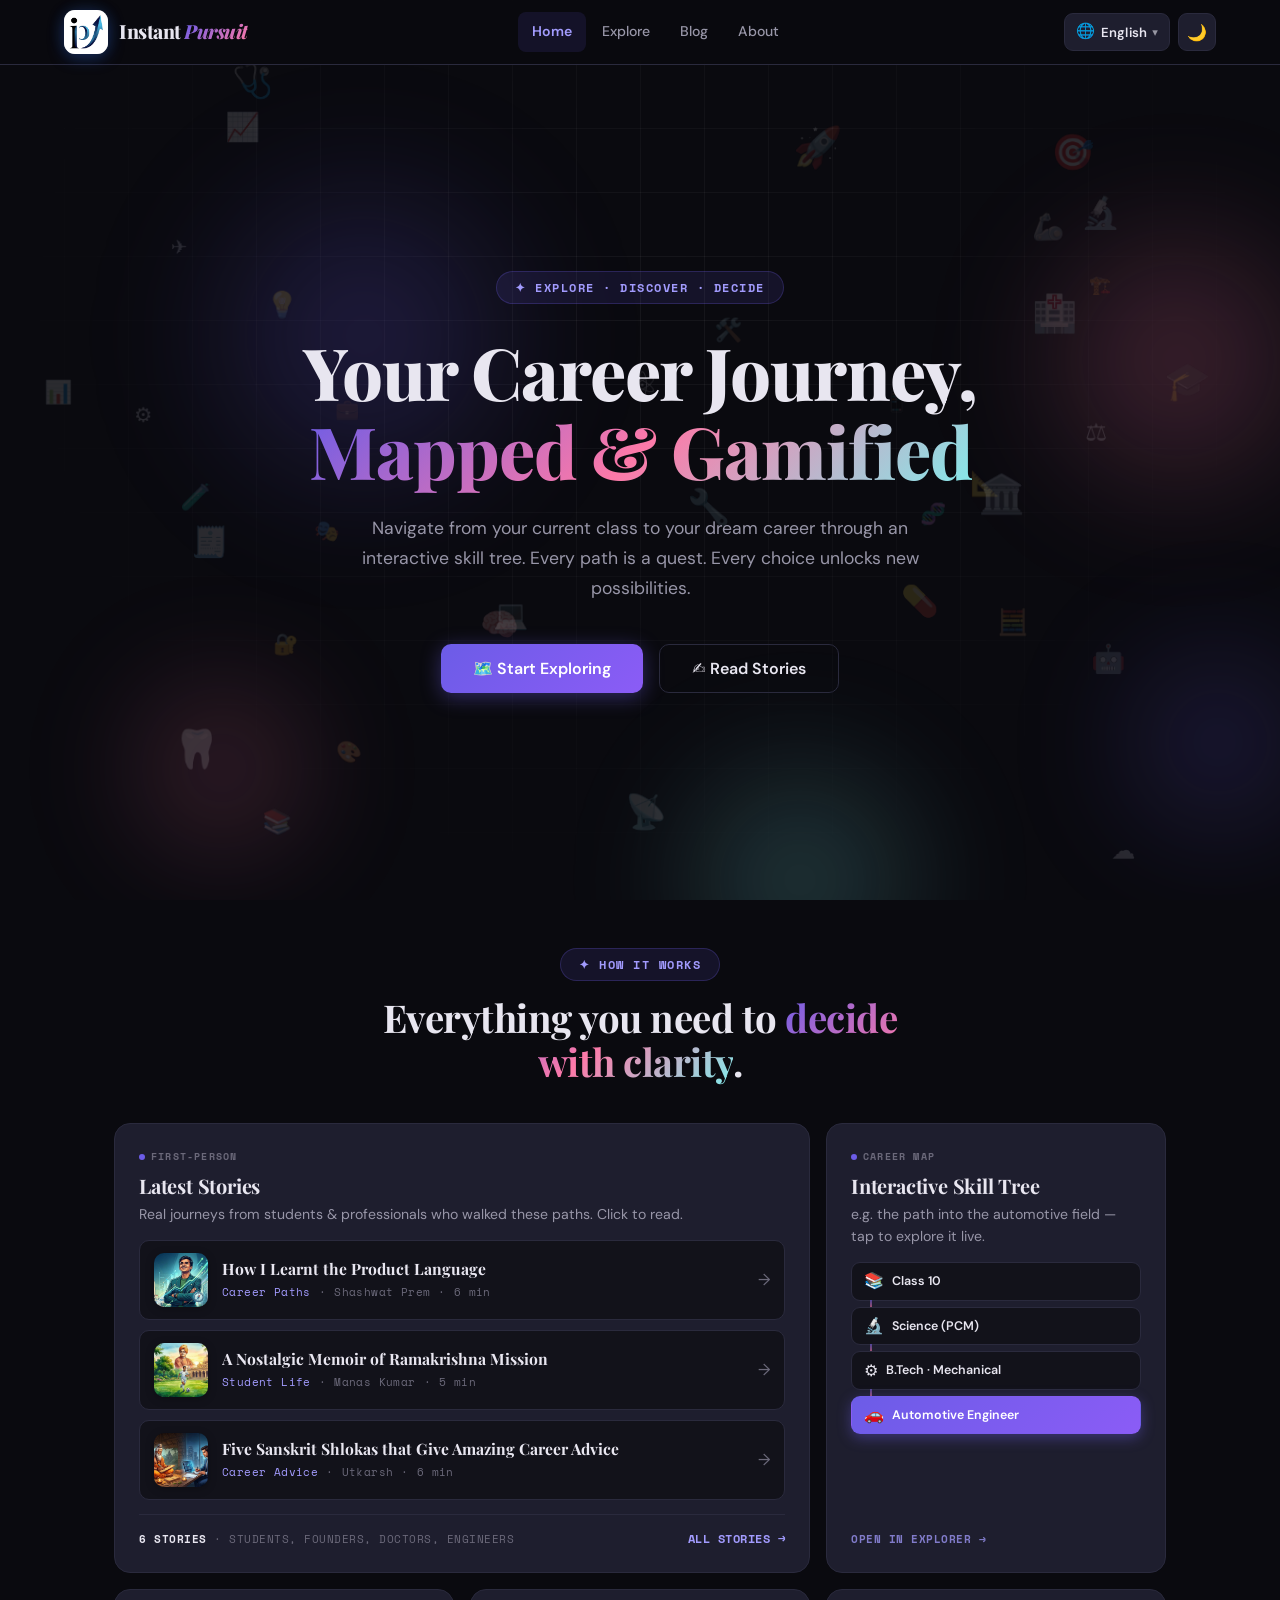
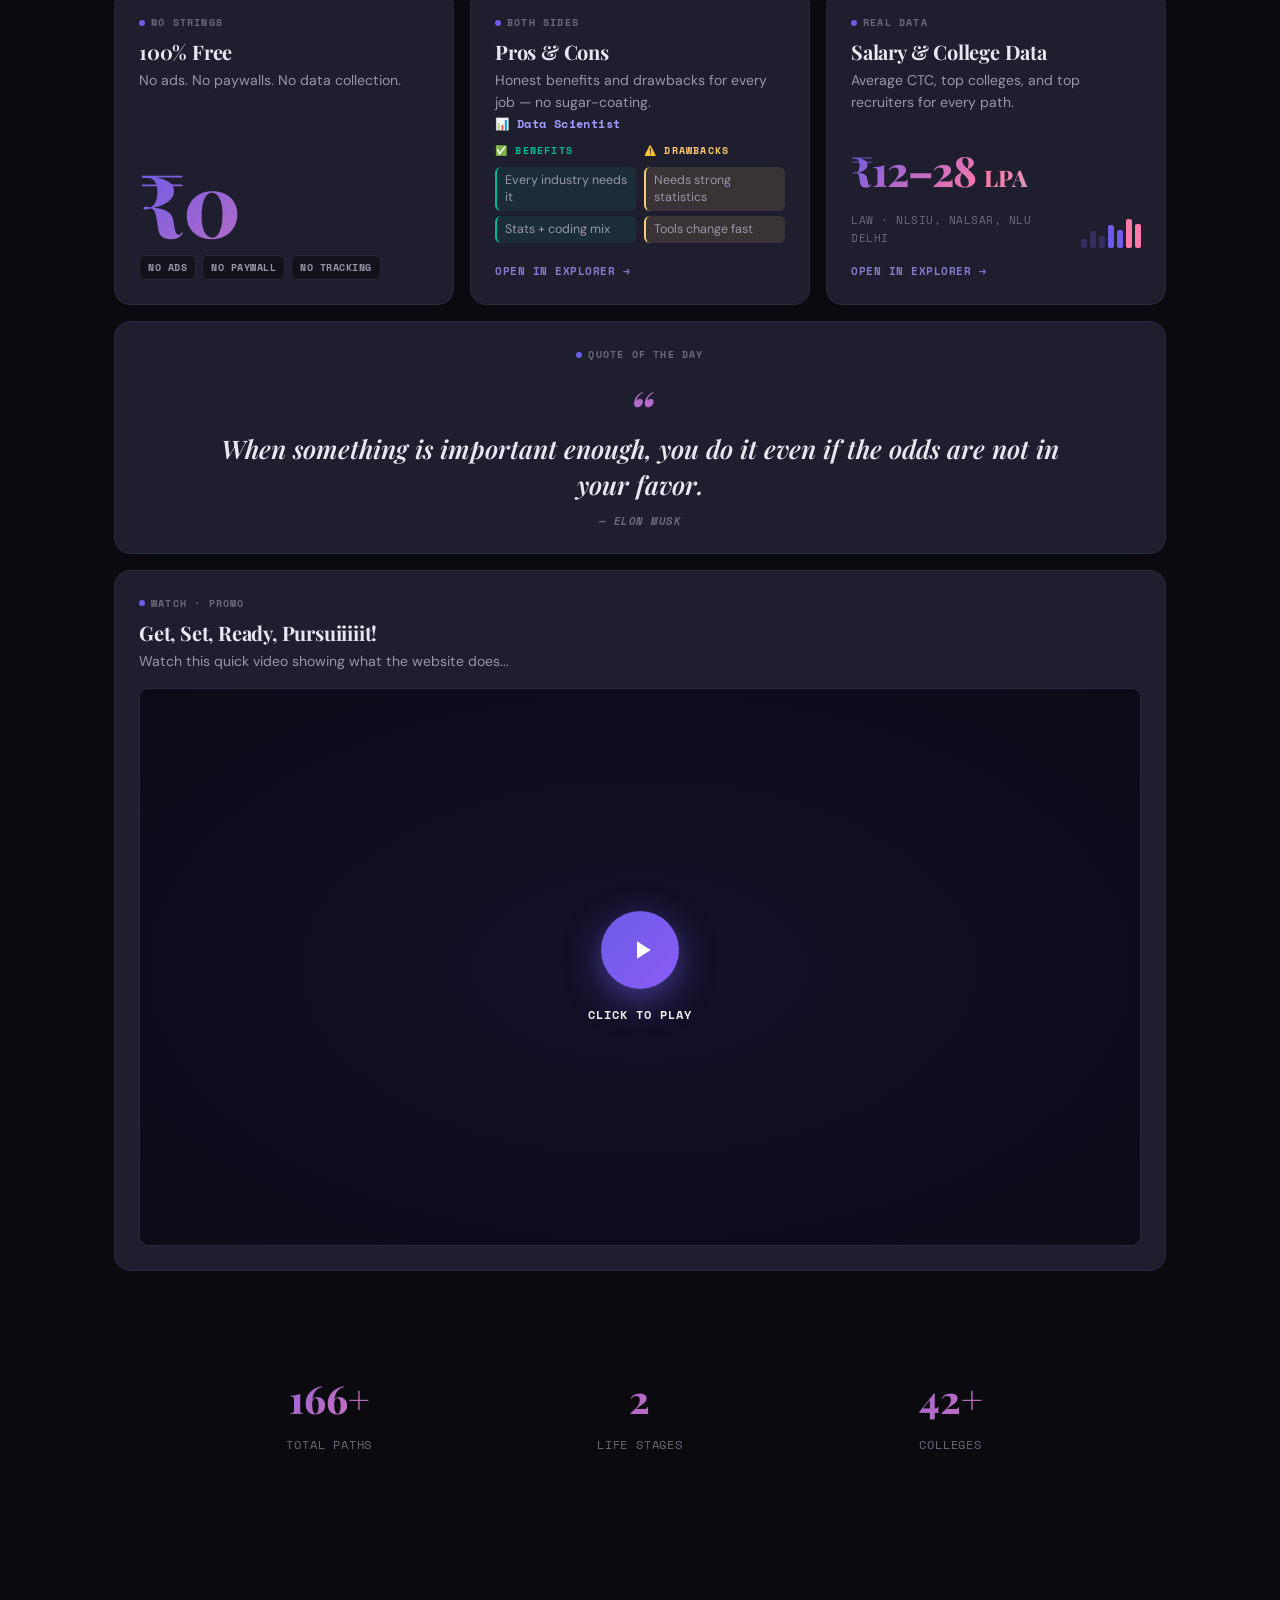
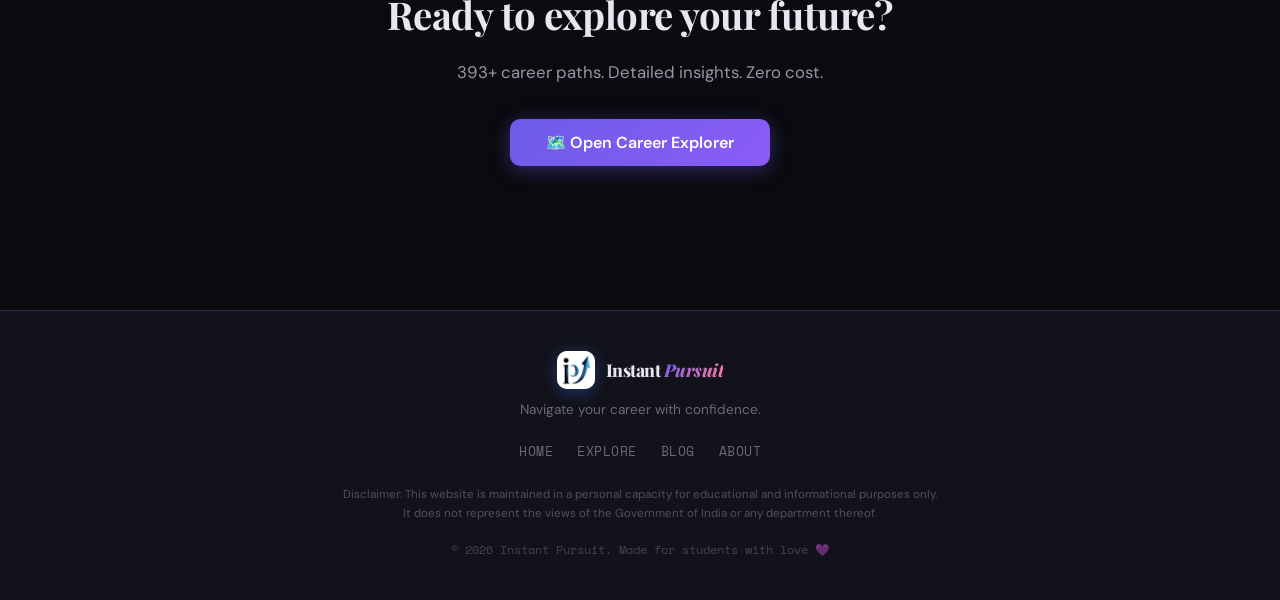
==== commit a172f7e6: "Add files via upload" ====
--- a/index.html
+++ b/index.html
@@ -110,16 +110,18 @@
 .b-pros{grid-column:span 4}
 .b-salary{grid-column:span 4}
 .b-tips{grid-column:span 12}
+.b-promo{grid-column:span 12}
 
 @media(max-width:880px){
   .bento{grid-template-columns:repeat(6,1fr)}
   .b-stories{grid-column:span 6}
   .b-tree,.b-free{grid-column:span 3}
   .b-pros,.b-tips,.b-salary{grid-column:span 6}
+  .b-promo{grid-column:span 6}
 }
 @media(max-width:560px){
   .bento{grid-template-columns:1fr;grid-auto-rows:auto}
-  .b-tree,.b-salary,.b-free,.b-pros,.b-tips,.b-stories{grid-column:span 1;grid-row:auto}
+  .b-tree,.b-salary,.b-free,.b-pros,.b-tips,.b-stories,.b-promo{grid-column:span 1;grid-row:auto}
 }
 
 /* ── Skill Tree — compact vertical ── */
@@ -332,7 +334,6 @@
 .story-a4{background:linear-gradient(135deg,#fdcb6e,#e17055);color:#3a1f10}
 
 /* ── Promo video card ── */
-.b-promo{grid-column:span 12}
 .promo-frame{
   position:relative;margin-top:16px;
   border-radius:var(--radius);overflow:hidden;
